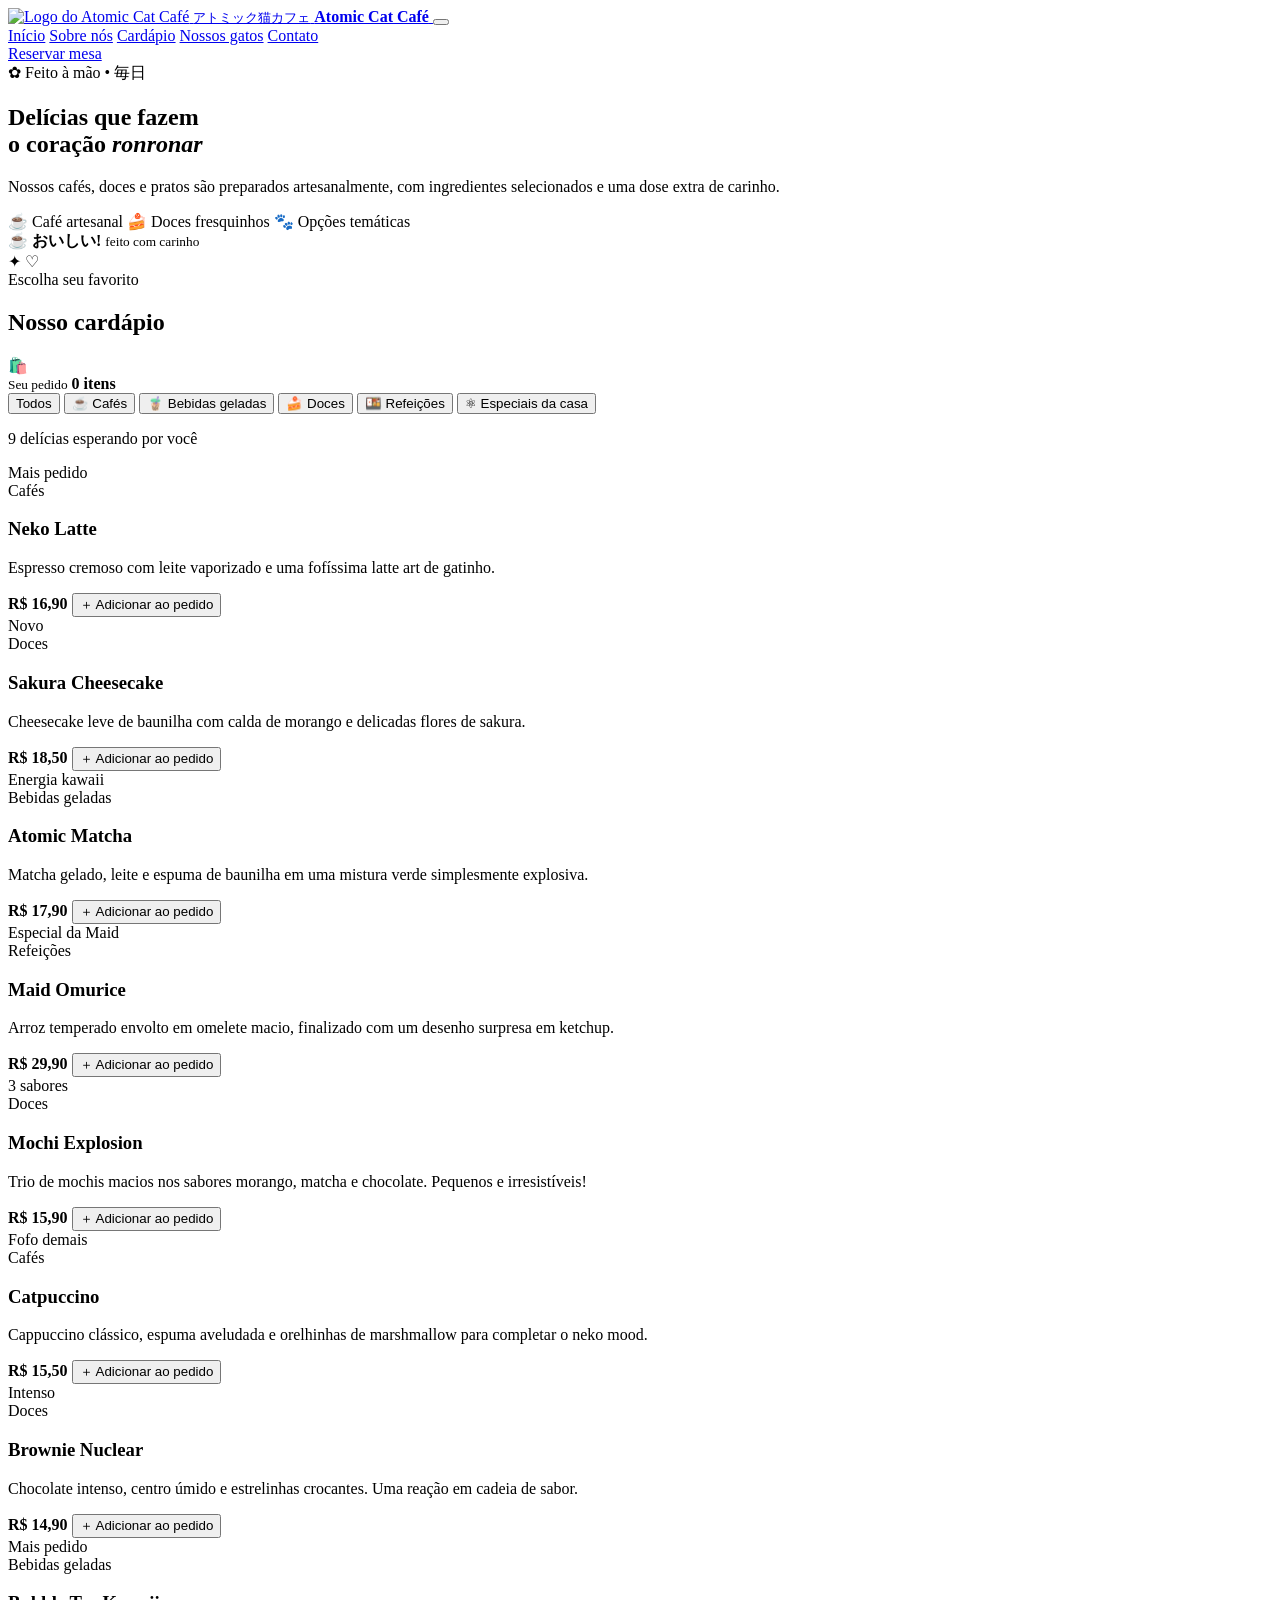
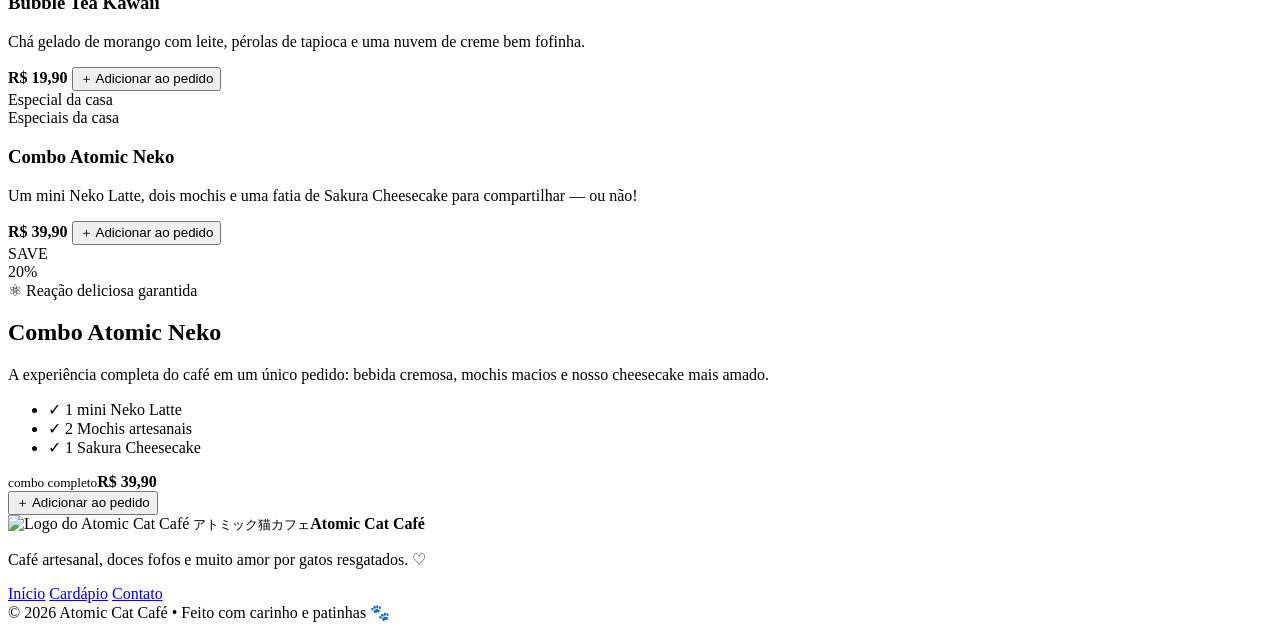
==== cardapio.html @ 32b05b93 "html" ====
<!DOCTYPE html>
<html lang="pt-BR">
<head>
  <meta charset="UTF-8">
  <meta name="viewport" content="width=device-width, initial-scale=1.0">
  <meta name="description" content="Conheça o cardápio artesanal e temático do Atomic Cat Café.">
  <title>Cardápio | Atomic Cat Café</title>
  <link rel="preconnect" href="https://fonts.googleapis.com">
  <link rel="preconnect" href="https://fonts.gstatic.com" crossorigin>
  <link href="https://fonts.googleapis.com/css2?family=Poppins:wght@400;500;600;700;800&display=swap" rel="stylesheet">
  <link rel="stylesheet" href="cardapio.css">
</head>
<body>
  <div class="barra-topo" aria-hidden="true"></div>

  <header class="cabecalho">
    <div class="cabecalho-conteudo">
      <a class="marca" href="index.html" aria-label="Atomic Cat Café - página inicial">
        <span class="logo-recorte">
          <img src="assets/logo-atomic-cat.jpeg" alt="Logo do Atomic Cat Café">
        </span>
        <span class="marca-texto">
          <small>アトミック猫カフェ</small>
          <strong>Atomic Cat Café</strong>
        </span>
      </a>

      <button class="botao-menu" type="button" aria-label="Abrir menu" aria-expanded="false" aria-controls="navegacao">
        <span></span><span></span><span></span>
      </button>

      <nav class="navegacao" id="navegacao" aria-label="Navegação principal">
        <a href="index.html">Início</a>
        <a href="index.html#sobre">Sobre nós</a>
        <a class="ativo" href="cardapio.html" aria-current="page">Cardápio</a>
        <a href="index.html#gatos">Nossos gatos</a>
        <a href="index.html#contato">Contato</a>
      </nav>

      <a class="botao botao-reserva" href="index.html#reservas">Reservar mesa</a>
    </div>
  </header>

  <main>
    <section class="apresentacao" aria-labelledby="titulo-cardapio">
      <div class="apresentacao-conteudo">
        <div class="apresentacao-texto">
          <span class="selo-intro">✿ Feito à mão • 毎日</span>
          <h1 id="titulo-cardapio">Delícias que fazem<br>o coração <em>ronronar</em></h1>
          <p>Nossos cafés, doces e pratos são preparados artesanalmente, com ingredientes selecionados e uma dose extra de carinho.</p>
          <div class="detalhes-intro" aria-label="Diferenciais do cardápio">
            <span>☕ Café artesanal</span>
            <span>🍰 Doces fresquinhos</span>
            <span>🐾 Opções temáticas</span>
          </div>
        </div>
        <div class="emblema-cardapio" aria-hidden="true">
          <div class="orbita orbita-um"></div>
          <div class="orbita orbita-dois"></div>
          <div class="nucleo">
            <span>☕</span>
            <strong>おいしい!</strong>
            <small>feito com carinho</small>
          </div>
          <span class="estrela estrela-um">✦</span>
          <span class="estrela estrela-dois">♡</span>
        </div>
      </div>
    </section>

    <section class="secao-cardapio" aria-labelledby="titulo-produtos">
      <div class="largura-site">
        <div class="cabecalho-secao">
          <div>
            <span class="sobretitulo">Escolha seu favorito</span>
            <h2 id="titulo-produtos">Nosso cardápio</h2>
          </div>
          <div class="contador-pedido" aria-live="polite">
            <span aria-hidden="true">🛍️</span>
            <div>
              <small>Seu pedido</small>
              <strong><span id="quantidade-itens">0</span> <span id="rotulo-itens">itens</span></strong>
            </div>
          </div>
        </div>

        <div class="filtros" role="group" aria-label="Filtrar produtos por categoria">
          <button class="filtro ativo" type="button" data-categoria="todos">Todos</button>
          <button class="filtro" type="button" data-categoria="cafes">☕ Cafés</button>
          <button class="filtro" type="button" data-categoria="geladas">🧋 Bebidas geladas</button>
          <button class="filtro" type="button" data-categoria="doces">🍰 Doces</button>
          <button class="filtro" type="button" data-categoria="refeicoes">🍱 Refeições</button>
          <button class="filtro" type="button" data-categoria="especiais">⚛ Especiais da casa</button>
        </div>

        <p class="resultado-filtro" id="resultado-filtro" aria-live="polite">9 delícias esperando por você</p>

        <div class="grade-produtos" id="grade-produtos">
          <article class="card-produto" data-categoria="cafes">
            <div class="imagem-produto produto-1" role="img" aria-label="Neko Latte com arte de gatinho">
              <span class="etiqueta etiqueta-rosa">Mais pedido</span>
            </div>
            <div class="conteudo-produto">
              <span class="categoria-produto">Cafés</span>
              <h3>Neko Latte</h3>
              <p>Espresso cremoso com leite vaporizado e uma fofíssima latte art de gatinho.</p>
              <div class="rodape-produto">
                <strong class="preco">R$ 16,90</strong>
                <button class="adicionar" type="button" data-produto="Neko Latte"><span>＋</span> Adicionar ao pedido</button>
              </div>
            </div>
          </article>

          <article class="card-produto" data-categoria="doces">
            <div class="imagem-produto produto-2" role="img" aria-label="Fatia de cheesecake de sakura">
              <span class="etiqueta etiqueta-verde">Novo</span>
            </div>
            <div class="conteudo-produto">
              <span class="categoria-produto">Doces</span>
              <h3>Sakura Cheesecake</h3>
              <p>Cheesecake leve de baunilha com calda de morango e delicadas flores de sakura.</p>
              <div class="rodape-produto">
                <strong class="preco">R$ 18,50</strong>
                <button class="adicionar" type="button" data-produto="Sakura Cheesecake"><span>＋</span> Adicionar ao pedido</button>
              </div>
            </div>
          </article>

          <article class="card-produto" data-categoria="geladas">
            <div class="imagem-produto produto-3" role="img" aria-label="Atomic Matcha gelado">
              <span class="etiqueta etiqueta-lima">Energia kawaii</span>
            </div>
            <div class="conteudo-produto">
              <span class="categoria-produto">Bebidas geladas</span>
              <h3>Atomic Matcha</h3>
              <p>Matcha gelado, leite e espuma de baunilha em uma mistura verde simplesmente explosiva.</p>
              <div class="rodape-produto">
                <strong class="preco">R$ 17,90</strong>
                <button class="adicionar" type="button" data-produto="Atomic Matcha"><span>＋</span> Adicionar ao pedido</button>
              </div>
            </div>
          </article>

          <article class="card-produto" data-categoria="refeicoes">
            <div class="imagem-produto produto-4" role="img" aria-label="Maid Omurice decorado como gatinho">
              <span class="etiqueta etiqueta-rosa">Especial da Maid</span>
            </div>
            <div class="conteudo-produto">
              <span class="categoria-produto">Refeições</span>
              <h3>Maid Omurice</h3>
              <p>Arroz temperado envolto em omelete macio, finalizado com um desenho surpresa em ketchup.</p>
              <div class="rodape-produto">
                <strong class="preco">R$ 29,90</strong>
                <button class="adicionar" type="button" data-produto="Maid Omurice"><span>＋</span> Adicionar ao pedido</button>
              </div>
            </div>
          </article>

          <article class="card-produto" data-categoria="doces">
            <div class="imagem-produto produto-5" role="img" aria-label="Mochis coloridos">
              <span class="etiqueta etiqueta-dourada">3 sabores</span>
            </div>
            <div class="conteudo-produto">
              <span class="categoria-produto">Doces</span>
              <h3>Mochi Explosion</h3>
              <p>Trio de mochis macios nos sabores morango, matcha e chocolate. Pequenos e irresistíveis!</p>
              <div class="rodape-produto">
                <strong class="preco">R$ 15,90</strong>
                <button class="adicionar" type="button" data-produto="Mochi Explosion"><span>＋</span> Adicionar ao pedido</button>
              </div>
            </div>
          </article>

          <article class="card-produto" data-categoria="cafes">
            <div class="imagem-produto produto-6" role="img" aria-label="Catpuccino com espuma de gato">
              <span class="etiqueta etiqueta-verde">Fofo demais</span>
            </div>
            <div class="conteudo-produto">
              <span class="categoria-produto">Cafés</span>
              <h3>Catpuccino</h3>
              <p>Cappuccino clássico, espuma aveludada e orelhinhas de marshmallow para completar o neko mood.</p>
              <div class="rodape-produto">
                <strong class="preco">R$ 15,50</strong>
                <button class="adicionar" type="button" data-produto="Catpuccino"><span>＋</span> Adicionar ao pedido</button>
              </div>
            </div>
          </article>

          <article class="card-produto" data-categoria="doces">
            <div class="imagem-produto produto-7" role="img" aria-label="Brownie de chocolate com estrelas rosas">
              <span class="etiqueta etiqueta-dourada">Intenso</span>
            </div>
            <div class="conteudo-produto">
              <span class="categoria-produto">Doces</span>
              <h3>Brownie Nuclear</h3>
              <p>Chocolate intenso, centro úmido e estrelinhas crocantes. Uma reação em cadeia de sabor.</p>
              <div class="rodape-produto">
                <strong class="preco">R$ 14,90</strong>
                <button class="adicionar" type="button" data-produto="Brownie Nuclear"><span>＋</span> Adicionar ao pedido</button>
              </div>
            </div>
          </article>

          <article class="card-produto" data-categoria="geladas">
            <div class="imagem-produto produto-8" role="img" aria-label="Bubble tea rosa e verde-azulado">
              <span class="etiqueta etiqueta-rosa">Mais pedido</span>
            </div>
            <div class="conteudo-produto">
              <span class="categoria-produto">Bebidas geladas</span>
              <h3>Bubble Tea Kawaii</h3>
              <p>Chá gelado de morango com leite, pérolas de tapioca e uma nuvem de creme bem fofinha.</p>
              <div class="rodape-produto">
                <strong class="preco">R$ 19,90</strong>
                <button class="adicionar" type="button" data-produto="Bubble Tea Kawaii"><span>＋</span> Adicionar ao pedido</button>
              </div>
            </div>
          </article>

          <article class="card-produto card-combo" data-categoria="especiais">
            <div class="imagem-produto produto-9" role="img" aria-label="Combo Atomic Neko com bebida e doces">
              <span class="etiqueta etiqueta-azul">Especial da casa</span>
            </div>
            <div class="conteudo-produto">
              <span class="categoria-produto">Especiais da casa</span>
              <h3>Combo Atomic Neko</h3>
              <p>Um mini Neko Latte, dois mochis e uma fatia de Sakura Cheesecake para compartilhar — ou não!</p>
              <div class="rodape-produto">
                <strong class="preco">R$ 39,90</strong>
                <button class="adicionar" type="button" data-produto="Combo Atomic Neko"><span>＋</span> Adicionar ao pedido</button>
              </div>
            </div>
          </article>
        </div>
      </div>
    </section>

    <section class="destaque-combo" aria-labelledby="titulo-combo">
      <div class="largura-site combo-conteudo">
        <div class="combo-imagem produto-9" role="img" aria-label="Combo Atomic Neko completo">
          <span class="selo-combo">SAVE<br>20%</span>
        </div>
        <div class="combo-texto">
          <span class="sobretitulo">⚛ Reação deliciosa garantida</span>
          <h2 id="titulo-combo">Combo Atomic Neko</h2>
          <p>A experiência completa do café em um único pedido: bebida cremosa, mochis macios e nosso cheesecake mais amado.</p>
          <ul>
            <li>✓ 1 mini Neko Latte</li>
            <li>✓ 2 Mochis artesanais</li>
            <li>✓ 1 Sakura Cheesecake</li>
          </ul>
          <div class="acao-combo">
            <div class="preco-combo"><small>combo completo</small><strong>R$ 39,90</strong></div>
            <button class="botao adicionar" type="button" data-produto="Combo Atomic Neko"><span>＋</span> Adicionar ao pedido</button>
          </div>
        </div>
      </div>
    </section>
  </main>

  <footer class="rodape-site">
    <div class="largura-site rodape-conteudo">
      <div class="marca marca-rodape">
        <span class="logo-recorte"><img src="assets/logo-atomic-cat.jpeg" alt="Logo do Atomic Cat Café"></span>
        <span class="marca-texto"><small>アトミック猫カフェ</small><strong>Atomic Cat Café</strong></span>
      </div>
      <p>Café artesanal, doces fofos e muito amor por gatos resgatados. ♡</p>
      <div class="links-rodape">
        <a href="index.html">Início</a>
        <a href="cardapio.html">Cardápio</a>
        <a href="index.html#contato">Contato</a>
      </div>
    </div>
    <div class="rodape-final">© 2026 Atomic Cat Café • Feito com carinho e patinhas 🐾</div>
  </footer>

  <div class="aviso" id="aviso" role="status" aria-live="polite"></div>
  <script src="cardapio.js"></script>
</body>
</html>
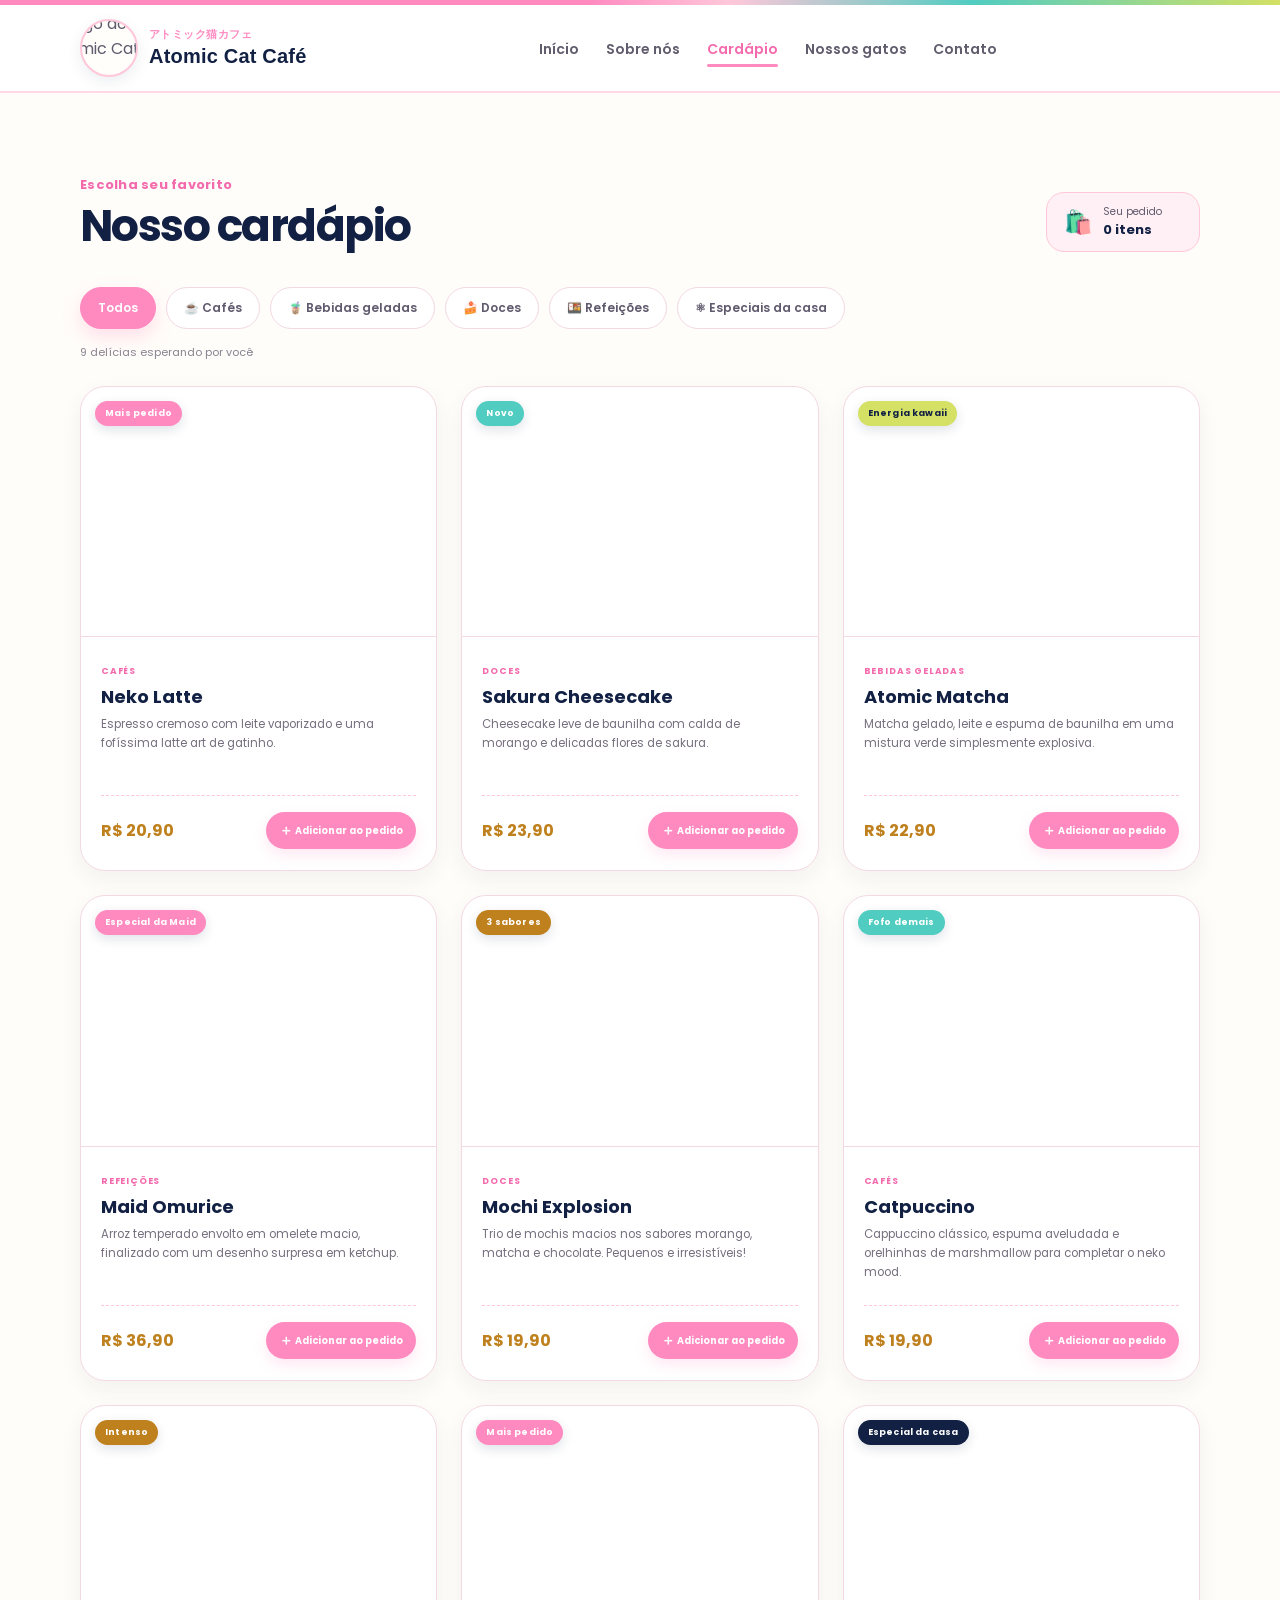
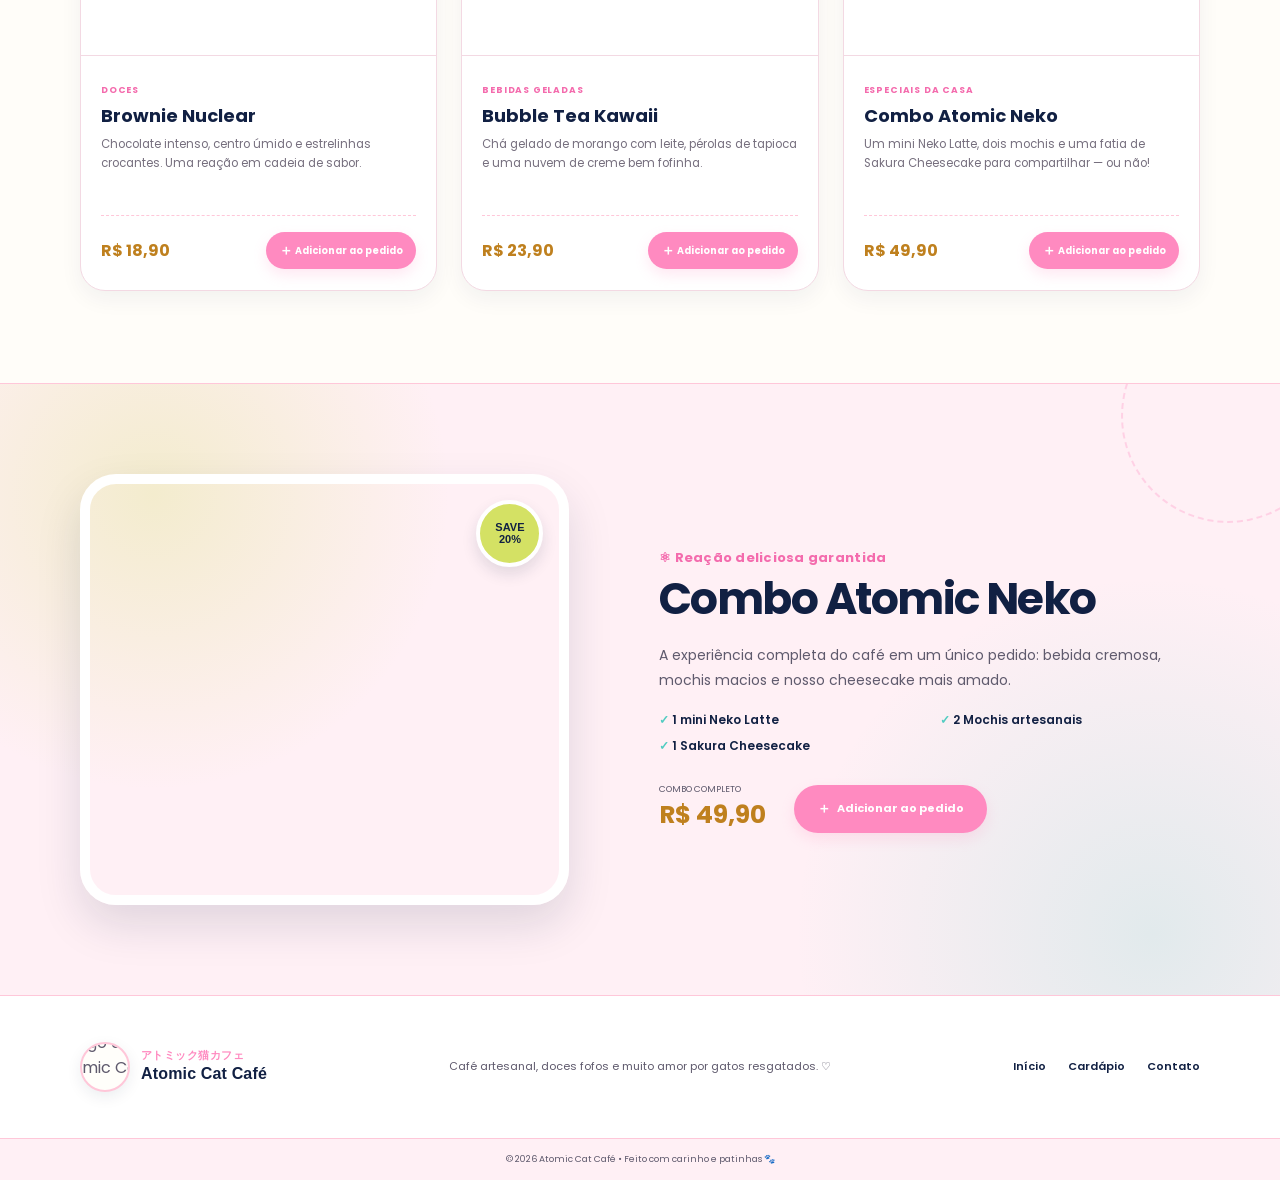
==== commit 51f6f028: "ajuste de codigos" ====
--- a/cardapio.html
+++ b/cardapio.html
@@ -37,37 +37,10 @@
         <a href="index.html#contato">Contato</a>
       </nav>
 
-      <a class="botao botao-reserva" href="index.html#reservas">Reservar mesa</a>
     </div>
   </header>
 
   <main>
-    <section class="apresentacao" aria-labelledby="titulo-cardapio">
-      <div class="apresentacao-conteudo">
-        <div class="apresentacao-texto">
-          <span class="selo-intro">✿ Feito à mão • 毎日</span>
-          <h1 id="titulo-cardapio">Delícias que fazem<br>o coração <em>ronronar</em></h1>
-          <p>Nossos cafés, doces e pratos são preparados artesanalmente, com ingredientes selecionados e uma dose extra de carinho.</p>
-          <div class="detalhes-intro" aria-label="Diferenciais do cardápio">
-            <span>☕ Café artesanal</span>
-            <span>🍰 Doces fresquinhos</span>
-            <span>🐾 Opções temáticas</span>
-          </div>
-        </div>
-        <div class="emblema-cardapio" aria-hidden="true">
-          <div class="orbita orbita-um"></div>
-          <div class="orbita orbita-dois"></div>
-          <div class="nucleo">
-            <span>☕</span>
-            <strong>おいしい!</strong>
-            <small>feito com carinho</small>
-          </div>
-          <span class="estrela estrela-um">✦</span>
-          <span class="estrela estrela-dois">♡</span>
-        </div>
-      </div>
-    </section>
-
     <section class="secao-cardapio" aria-labelledby="titulo-produtos">
       <div class="largura-site">
         <div class="cabecalho-secao">
@@ -105,7 +78,7 @@
               <h3>Neko Latte</h3>
               <p>Espresso cremoso com leite vaporizado e uma fofíssima latte art de gatinho.</p>
               <div class="rodape-produto">
-                <strong class="preco">R$ 16,90</strong>
+                <strong class="preco">R$ 20,90</strong>
                 <button class="adicionar" type="button" data-produto="Neko Latte"><span>＋</span> Adicionar ao pedido</button>
               </div>
             </div>
@@ -120,7 +93,7 @@
               <h3>Sakura Cheesecake</h3>
               <p>Cheesecake leve de baunilha com calda de morango e delicadas flores de sakura.</p>
               <div class="rodape-produto">
-                <strong class="preco">R$ 18,50</strong>
+                <strong class="preco">R$ 23,90</strong>
                 <button class="adicionar" type="button" data-produto="Sakura Cheesecake"><span>＋</span> Adicionar ao pedido</button>
               </div>
             </div>
@@ -135,7 +108,7 @@
               <h3>Atomic Matcha</h3>
               <p>Matcha gelado, leite e espuma de baunilha em uma mistura verde simplesmente explosiva.</p>
               <div class="rodape-produto">
-                <strong class="preco">R$ 17,90</strong>
+                <strong class="preco">R$ 22,90</strong>
                 <button class="adicionar" type="button" data-produto="Atomic Matcha"><span>＋</span> Adicionar ao pedido</button>
               </div>
             </div>
@@ -150,7 +123,7 @@
               <h3>Maid Omurice</h3>
               <p>Arroz temperado envolto em omelete macio, finalizado com um desenho surpresa em ketchup.</p>
               <div class="rodape-produto">
-                <strong class="preco">R$ 29,90</strong>
+                <strong class="preco">R$ 36,90</strong>
                 <button class="adicionar" type="button" data-produto="Maid Omurice"><span>＋</span> Adicionar ao pedido</button>
               </div>
             </div>
@@ -165,7 +138,7 @@
               <h3>Mochi Explosion</h3>
               <p>Trio de mochis macios nos sabores morango, matcha e chocolate. Pequenos e irresistíveis!</p>
               <div class="rodape-produto">
-                <strong class="preco">R$ 15,90</strong>
+                <strong class="preco">R$ 19,90</strong>
                 <button class="adicionar" type="button" data-produto="Mochi Explosion"><span>＋</span> Adicionar ao pedido</button>
               </div>
             </div>
@@ -180,7 +153,7 @@
               <h3>Catpuccino</h3>
               <p>Cappuccino clássico, espuma aveludada e orelhinhas de marshmallow para completar o neko mood.</p>
               <div class="rodape-produto">
-                <strong class="preco">R$ 15,50</strong>
+                <strong class="preco">R$ 19,90</strong>
                 <button class="adicionar" type="button" data-produto="Catpuccino"><span>＋</span> Adicionar ao pedido</button>
               </div>
             </div>
@@ -195,7 +168,7 @@
               <h3>Brownie Nuclear</h3>
               <p>Chocolate intenso, centro úmido e estrelinhas crocantes. Uma reação em cadeia de sabor.</p>
               <div class="rodape-produto">
-                <strong class="preco">R$ 14,90</strong>
+                <strong class="preco">R$ 18,90</strong>
                 <button class="adicionar" type="button" data-produto="Brownie Nuclear"><span>＋</span> Adicionar ao pedido</button>
               </div>
             </div>
@@ -210,7 +183,7 @@
               <h3>Bubble Tea Kawaii</h3>
               <p>Chá gelado de morango com leite, pérolas de tapioca e uma nuvem de creme bem fofinha.</p>
               <div class="rodape-produto">
-                <strong class="preco">R$ 19,90</strong>
+                <strong class="preco">R$ 23,90</strong>
                 <button class="adicionar" type="button" data-produto="Bubble Tea Kawaii"><span>＋</span> Adicionar ao pedido</button>
               </div>
             </div>
@@ -225,7 +198,7 @@
               <h3>Combo Atomic Neko</h3>
               <p>Um mini Neko Latte, dois mochis e uma fatia de Sakura Cheesecake para compartilhar — ou não!</p>
               <div class="rodape-produto">
-                <strong class="preco">R$ 39,90</strong>
+                <strong class="preco">R$ 49,90</strong>
                 <button class="adicionar" type="button" data-produto="Combo Atomic Neko"><span>＋</span> Adicionar ao pedido</button>
               </div>
             </div>
@@ -249,7 +222,7 @@
             <li>✓ 1 Sakura Cheesecake</li>
           </ul>
           <div class="acao-combo">
-            <div class="preco-combo"><small>combo completo</small><strong>R$ 39,90</strong></div>
+            <div class="preco-combo"><small>combo completo</small><strong>R$ 49,90</strong></div>
             <button class="botao adicionar" type="button" data-produto="Combo Atomic Neko"><span>＋</span> Adicionar ao pedido</button>
           </div>
         </div>
--- a/cardapio.css
+++ b/cardapio.css
@@ -0,0 +1,885 @@
+:root {
+  --rosa: #ff8ac0;
+  --rosa-forte: #f46bad;
+  --rosa-claro: #ffc7d9;
+  --rosa-suave: #fff0f5;
+  --verde-azulado: #51ccc1;
+  --verde-lima: #d4e164;
+  --dourado: #bf801e;
+  --azul: #112043;
+  --texto: #5f5a6d;
+  --creme: #fdf9f3;
+  --branco: #ffffff;
+  --borda: #f3d9e3;
+  --sombra: 0 14px 34px rgba(25, 32, 67, 0.08);
+  --sombra-rosa: 0 12px 24px rgba(255, 138, 192, 0.3);
+  --largura: 1120px;
+}
+
+* {
+  box-sizing: border-box;
+}
+
+html {
+  scroll-behavior: smooth;
+}
+
+body {
+  margin: 0;
+  color: var(--texto);
+  background: var(--creme);
+  font-family: "Poppins", "Trebuchet MS", sans-serif;
+  -webkit-font-smoothing: antialiased;
+}
+
+button,
+a {
+  -webkit-tap-highlight-color: transparent;
+}
+
+button {
+  font: inherit;
+}
+
+a {
+  color: inherit;
+  text-decoration: none;
+}
+
+img {
+  display: block;
+  max-width: 100%;
+}
+
+.barra-topo {
+  height: 5px;
+  background: linear-gradient(90deg, var(--rosa) 0 46%, var(--rosa-claro) 57%, var(--verde-azulado) 76%, var(--verde-lima));
+}
+
+.largura-site,
+.cabecalho-conteudo {
+  width: min(calc(100% - 40px), var(--largura));
+  margin-inline: auto;
+}
+
+.cabecalho {
+  position: sticky;
+  z-index: 50;
+  top: 0;
+  background: rgba(255, 255, 255, 0.96);
+  border-bottom: 2px solid rgba(255, 199, 217, 0.65);
+  backdrop-filter: blur(12px);
+}
+
+.cabecalho-conteudo {
+  min-height: 86px;
+  display: grid;
+  grid-template-columns: auto 1fr;
+  align-items: center;
+  gap: 30px;
+}
+
+.marca {
+  display: inline-flex;
+  align-items: center;
+  gap: 11px;
+  flex-shrink: 0;
+}
+
+.logo-recorte {
+  position: relative;
+  width: 58px;
+  height: 58px;
+  overflow: hidden;
+  flex: 0 0 58px;
+  border: 2px solid var(--rosa-claro);
+  border-radius: 50%;
+  background: #fffefa;
+  box-shadow: 0 5px 15px rgba(17, 32, 67, 0.08);
+}
+
+.logo-recorte img {
+  position: absolute;
+  top: 50%;
+  left: 50%;
+  width: 119px;
+  max-width: none;
+  transform: translate(-50%, -50%);
+}
+
+.marca-texto {
+  line-height: 1.05;
+}
+
+.marca-texto small {
+  display: block;
+  margin-bottom: 5px;
+  color: var(--rosa);
+  font-size: 11px;
+  font-weight: 700;
+  letter-spacing: 0.04em;
+}
+
+.marca-texto strong {
+  display: block;
+  color: var(--azul);
+  font-size: 20px;
+  font-weight: 800;
+  letter-spacing: 0.01em;
+  white-space: nowrap;
+}
+
+.navegacao {
+  display: flex;
+  align-items: center;
+  justify-content: center;
+  gap: clamp(20px, 2.1vw, 34px);
+}
+
+.navegacao a {
+  position: relative;
+  padding: 30px 0 27px;
+  color: #625d6d;
+  font-size: 14px;
+  font-weight: 600;
+  white-space: nowrap;
+  transition: color 180ms ease;
+}
+
+.navegacao a::after {
+  position: absolute;
+  right: 0;
+  bottom: 20px;
+  left: 0;
+  height: 3px;
+  border-radius: 10px;
+  background: var(--rosa);
+  content: "";
+  opacity: 0;
+  transform: scaleX(0.3);
+  transition: 180ms ease;
+}
+
+.navegacao a:hover,
+.navegacao a.ativo {
+  color: var(--rosa-forte);
+}
+
+.navegacao a.ativo::after,
+.navegacao a:hover::after {
+  opacity: 1;
+  transform: scaleX(1);
+}
+
+.botao {
+  display: inline-flex;
+  min-height: 48px;
+  align-items: center;
+  justify-content: center;
+  gap: 6px;
+  border: 0;
+  border-radius: 999px;
+  background: var(--rosa);
+  color: var(--branco);
+  cursor: pointer;
+  font-weight: 700;
+  transition: transform 180ms ease, background-color 180ms ease, box-shadow 180ms ease;
+}
+
+.botao:hover,
+.botao:focus-visible {
+  background: var(--rosa-forte);
+  box-shadow: var(--sombra-rosa);
+  transform: translateY(-2px);
+}
+
+.botao-menu {
+  display: none;
+  width: 44px;
+  height: 44px;
+  padding: 10px;
+  border: 1px solid var(--rosa-claro);
+  border-radius: 14px;
+  background: var(--rosa-suave);
+  cursor: pointer;
+}
+
+.botao-menu span {
+  display: block;
+  height: 2px;
+  margin: 5px 0;
+  border-radius: 2px;
+  background: var(--azul);
+  transition: transform 180ms ease, opacity 180ms ease;
+}
+
+.sobretitulo {
+  display: inline-flex;
+  align-items: center;
+  color: var(--rosa-forte);
+  font-size: 13px;
+  font-weight: 700;
+  letter-spacing: 0.02em;
+}
+
+.secao-cardapio {
+  padding: 78px 0 92px;
+  background: #fffdf9;
+}
+
+.cabecalho-secao {
+  display: flex;
+  align-items: end;
+  justify-content: space-between;
+  gap: 30px;
+}
+
+.cabecalho-secao h2,
+.combo-texto h2 {
+  margin: 5px 0 0;
+  color: var(--azul);
+  font-size: clamp(32px, 4vw, 44px);
+  line-height: 1.15;
+  letter-spacing: -0.035em;
+}
+
+.contador-pedido {
+  display: flex;
+  min-width: 154px;
+  align-items: center;
+  gap: 10px;
+  padding: 11px 17px;
+  border: 1px solid var(--rosa-claro);
+  border-radius: 18px;
+  background: var(--rosa-suave);
+  color: var(--azul);
+}
+
+.contador-pedido > span {
+  font-size: 23px;
+}
+
+.contador-pedido small,
+.contador-pedido strong {
+  display: block;
+}
+
+.contador-pedido small {
+  color: var(--texto);
+  font-size: 10px;
+}
+
+.contador-pedido strong {
+  font-size: 13px;
+}
+
+.contador-pedido.animar {
+  animation: pulsar 340ms ease;
+}
+
+@keyframes pulsar {
+  50% { transform: scale(1.08); }
+}
+
+.filtros {
+  display: flex;
+  flex-wrap: wrap;
+  gap: 10px;
+  margin-top: 35px;
+}
+
+.filtro {
+  min-height: 42px;
+  padding: 0 17px;
+  border: 1px solid var(--borda);
+  border-radius: 999px;
+  background: #fff;
+  color: var(--texto);
+  cursor: pointer;
+  font-size: 12px;
+  font-weight: 600;
+  transition: 180ms ease;
+}
+
+.filtro:hover {
+  border-color: var(--verde-azulado);
+  color: var(--azul);
+  transform: translateY(-1px);
+}
+
+.filtro.ativo {
+  border-color: var(--rosa);
+  background: var(--rosa);
+  box-shadow: 0 8px 18px rgba(255, 138, 192, 0.25);
+  color: #fff;
+}
+
+.resultado-filtro {
+  margin: 15px 0 25px;
+  color: #8a8392;
+  font-size: 11px;
+}
+
+.grade-produtos {
+  display: grid;
+  grid-template-columns: repeat(3, minmax(0, 1fr));
+  gap: 24px;
+}
+
+.card-produto {
+  overflow: hidden;
+  border: 1px solid var(--borda);
+  border-radius: 25px;
+  background: #fff;
+  box-shadow: 0 8px 22px rgba(17, 32, 67, 0.055);
+  transition: transform 230ms ease, box-shadow 230ms ease, border-color 230ms ease;
+}
+
+.card-produto:hover {
+  border-color: var(--rosa-claro);
+  box-shadow: var(--sombra);
+  transform: translateY(-7px);
+}
+
+.card-produto.oculto {
+  display: none;
+}
+
+.imagem-produto,
+.combo-imagem {
+  position: relative;
+  background-image: url("assets/produtos-cardapio.png");
+  background-repeat: no-repeat;
+  background-size: 300% 300%;
+}
+
+.imagem-produto {
+  aspect-ratio: 1.42 / 1;
+  border-bottom: 1px solid var(--borda);
+}
+
+.produto-1 { background-position: 0% 0%; }
+.produto-2 { background-position: 50% 0%; }
+.produto-3 { background-position: 100% 0%; }
+.produto-4 { background-position: 0% 50%; }
+.produto-5 { background-position: 50% 50%; }
+.produto-6 { background-position: 100% 50%; }
+.produto-7 { background-position: 0% 100%; }
+.produto-8 { background-position: 50% 100%; }
+.produto-9 { background-position: 100% 100%; }
+
+.etiqueta {
+  position: absolute;
+  top: 14px;
+  left: 14px;
+  padding: 6px 10px;
+  border-radius: 999px;
+  box-shadow: 0 4px 12px rgba(17, 32, 67, 0.13);
+  color: #fff;
+  font-size: 9px;
+  font-weight: 700;
+  letter-spacing: 0.02em;
+}
+
+.etiqueta-rosa { background: var(--rosa); }
+.etiqueta-verde { background: var(--verde-azulado); }
+.etiqueta-lima { background: var(--verde-lima); color: var(--azul); }
+.etiqueta-dourada { background: var(--dourado); }
+.etiqueta-azul { background: var(--azul); }
+
+.conteudo-produto {
+  padding: 19px 20px 21px;
+}
+
+.categoria-produto {
+  color: var(--rosa-forte);
+  font-size: 9px;
+  font-weight: 700;
+  letter-spacing: 0.09em;
+  text-transform: uppercase;
+}
+
+.conteudo-produto h3 {
+  margin: 5px 0 7px;
+  color: var(--azul);
+  font-size: 18px;
+  line-height: 1.25;
+}
+
+.conteudo-produto p {
+  min-height: 63px;
+  margin: 0;
+  color: #766f7e;
+  font-size: 11.5px;
+  line-height: 1.65;
+}
+
+.rodape-produto {
+  display: flex;
+  align-items: center;
+  justify-content: space-between;
+  gap: 12px;
+  margin-top: 17px;
+  padding-top: 16px;
+  border-top: 1px dashed var(--rosa-claro);
+}
+
+.preco {
+  flex-shrink: 0;
+  color: var(--dourado);
+  font-size: 16px;
+}
+
+.adicionar {
+  min-height: 37px;
+  padding: 0 13px;
+  border: 0;
+  border-radius: 999px;
+  background: var(--rosa);
+  box-shadow: 0 6px 14px rgba(255, 138, 192, 0.2);
+  color: #fff;
+  cursor: pointer;
+  font-size: 9.5px;
+  font-weight: 700;
+  transition: 180ms ease;
+}
+
+.adicionar span {
+  font-size: 14px;
+  vertical-align: -1px;
+}
+
+.adicionar:hover,
+.adicionar:focus-visible {
+  background: var(--rosa-forte);
+  box-shadow: var(--sombra-rosa);
+  transform: translateY(-2px);
+}
+
+.adicionar.adicionado {
+  background: var(--verde-azulado);
+}
+
+.destaque-combo {
+  position: relative;
+  overflow: hidden;
+  padding: 90px 0;
+  border-block: 1px solid var(--rosa-claro);
+  background:
+    radial-gradient(circle at 12% 18%, rgba(212, 225, 100, 0.27), transparent 24%),
+    radial-gradient(circle at 90% 90%, rgba(81, 204, 193, 0.17), transparent 28%),
+    var(--rosa-suave);
+}
+
+.destaque-combo::after {
+  position: absolute;
+  top: -75px;
+  right: -55px;
+  width: 210px;
+  height: 210px;
+  border: 2px dashed rgba(255, 138, 192, 0.3);
+  border-radius: 50%;
+  content: "";
+}
+
+.combo-conteudo {
+  display: grid;
+  grid-template-columns: minmax(320px, 0.95fr) minmax(0, 1.05fr);
+  align-items: center;
+  gap: clamp(50px, 7vw, 90px);
+}
+
+.combo-imagem {
+  width: 100%;
+  aspect-ratio: 1 / 0.88;
+  overflow: hidden;
+  border: 10px solid #fff;
+  border-radius: 36px;
+  box-shadow: 0 20px 45px rgba(17, 32, 67, 0.13);
+}
+
+.selo-combo {
+  position: absolute;
+  top: 16px;
+  right: 16px;
+  display: grid;
+  width: 67px;
+  height: 67px;
+  place-items: center;
+  border: 4px solid #fff;
+  border-radius: 50%;
+  background: var(--verde-lima);
+  box-shadow: 0 7px 15px rgba(17, 32, 67, 0.12);
+  color: var(--azul);
+  font-size: 11px;
+  font-weight: 800;
+  line-height: 1.15;
+  text-align: center;
+}
+
+.combo-texto > p {
+  margin: 18px 0;
+  font-size: 14px;
+  line-height: 1.8;
+}
+
+.combo-texto ul {
+  display: grid;
+  grid-template-columns: repeat(2, minmax(0, 1fr));
+  gap: 8px 20px;
+  margin: 0;
+  padding: 0;
+  color: var(--azul);
+  font-size: 12px;
+  font-weight: 600;
+  list-style: none;
+}
+
+.combo-texto li::first-letter {
+  color: var(--verde-azulado);
+}
+
+.acao-combo {
+  display: flex;
+  align-items: center;
+  gap: 28px;
+  margin-top: 28px;
+}
+
+.preco-combo small,
+.preco-combo strong {
+  display: block;
+}
+
+.preco-combo small {
+  font-size: 9px;
+  text-transform: uppercase;
+}
+
+.preco-combo strong {
+  color: var(--dourado);
+  font-size: 25px;
+}
+
+.acao-combo .adicionar {
+  min-height: 48px;
+  padding: 0 23px;
+  font-size: 11px;
+}
+
+.rodape-site {
+  background: #fff;
+}
+
+.rodape-conteudo {
+  display: grid;
+  grid-template-columns: auto 1fr auto;
+  align-items: center;
+  gap: 38px;
+  padding-block: 46px;
+}
+
+.marca-rodape .logo-recorte {
+  width: 50px;
+  height: 50px;
+  flex-basis: 50px;
+}
+
+.marca-rodape .logo-recorte img {
+  width: 103px;
+}
+
+.marca-rodape .marca-texto strong {
+  font-size: 16px;
+}
+
+.rodape-conteudo > p {
+  margin: 0;
+  font-size: 11px;
+  text-align: center;
+}
+
+.links-rodape {
+  display: flex;
+  gap: 22px;
+  color: var(--azul);
+  font-size: 11px;
+  font-weight: 600;
+}
+
+.links-rodape a:hover {
+  color: var(--rosa-forte);
+}
+
+.rodape-final {
+  padding: 14px 20px;
+  border-top: 1px solid var(--rosa-claro);
+  background: var(--rosa-suave);
+  font-size: 9px;
+  text-align: center;
+}
+
+.aviso {
+  position: fixed;
+  z-index: 90;
+  right: 22px;
+  bottom: 22px;
+  max-width: min(330px, calc(100% - 40px));
+  padding: 13px 18px;
+  border: 1px solid rgba(255, 255, 255, 0.7);
+  border-radius: 16px;
+  background: var(--azul);
+  box-shadow: 0 12px 32px rgba(17, 32, 67, 0.24);
+  color: #fff;
+  font-size: 11px;
+  font-weight: 600;
+  opacity: 0;
+  pointer-events: none;
+  transform: translateY(15px);
+  transition: 220ms ease;
+}
+
+.aviso.visivel {
+  opacity: 1;
+  transform: translateY(0);
+}
+
+:focus-visible {
+  outline: 3px solid rgba(81, 204, 193, 0.55);
+  outline-offset: 3px;
+}
+
+@media (max-width: 1080px) {
+  .cabecalho-conteudo {
+    gap: 18px;
+  }
+
+  .marca-texto strong {
+    font-size: 17px;
+  }
+
+  .navegacao {
+    gap: 18px;
+  }
+
+  .navegacao a {
+    font-size: 12px;
+  }
+
+  .grade-produtos {
+    grid-template-columns: repeat(2, minmax(0, 1fr));
+  }
+}
+
+@media (max-width: 860px) {
+  body.menu-aberto {
+    overflow: hidden;
+  }
+
+  .cabecalho-conteudo {
+    min-height: 76px;
+    grid-template-columns: 1fr auto;
+  }
+
+  .logo-recorte {
+    width: 52px;
+    height: 52px;
+    flex-basis: 52px;
+  }
+
+  .logo-recorte img {
+    width: 107px;
+  }
+
+  .marca-texto strong {
+    font-size: 16px;
+  }
+
+  .botao-menu {
+    display: block;
+  }
+
+  .botao-menu[aria-expanded="true"] span:nth-child(1) {
+    transform: translateY(7px) rotate(45deg);
+  }
+
+  .botao-menu[aria-expanded="true"] span:nth-child(2) {
+    opacity: 0;
+  }
+
+  .botao-menu[aria-expanded="true"] span:nth-child(3) {
+    transform: translateY(-7px) rotate(-45deg);
+  }
+
+  .navegacao {
+    position: fixed;
+    top: 81px;
+    right: 0;
+    left: 0;
+    display: grid;
+    gap: 0;
+    padding: 14px 20px 24px;
+    border-bottom: 2px solid var(--rosa-claro);
+    background: rgba(255, 255, 255, 0.98);
+    box-shadow: 0 14px 30px rgba(17, 32, 67, 0.12);
+    opacity: 0;
+    pointer-events: none;
+    transform: translateY(-12px);
+    transition: 200ms ease;
+  }
+
+  .navegacao.aberta {
+    opacity: 1;
+    pointer-events: auto;
+    transform: translateY(0);
+  }
+
+  .navegacao a {
+    padding: 13px 9px;
+    font-size: 14px;
+  }
+
+  .navegacao a::after {
+    right: auto;
+    bottom: 9px;
+    left: 9px;
+    width: 46px;
+  }
+
+  .combo-conteudo {
+    grid-template-columns: 1fr;
+  }
+
+  .combo-imagem {
+    max-width: 560px;
+    margin-inline: auto;
+  }
+
+  .rodape-conteudo {
+    grid-template-columns: 1fr;
+    justify-items: center;
+    gap: 22px;
+  }
+}
+
+@media (max-width: 620px) {
+  .largura-site,
+  .cabecalho-conteudo {
+    width: min(calc(100% - 28px), var(--largura));
+  }
+
+  .marca-texto small {
+    font-size: 9px;
+  }
+
+  .marca-texto strong {
+    font-size: 14px;
+  }
+
+  .secao-cardapio {
+    padding: 58px 0 68px;
+  }
+
+  .cabecalho-secao {
+    align-items: flex-start;
+  }
+
+  .contador-pedido {
+    min-width: auto;
+    padding: 9px 12px;
+  }
+
+  .contador-pedido small {
+    display: none;
+  }
+
+  .cabecalho-secao h2,
+  .combo-texto h2 {
+    font-size: 32px;
+  }
+
+  .filtros {
+    flex-wrap: nowrap;
+    margin-right: -14px;
+    padding-right: 14px;
+    overflow-x: auto;
+    scrollbar-width: none;
+  }
+
+  .filtros::-webkit-scrollbar {
+    display: none;
+  }
+
+  .filtro {
+    flex: 0 0 auto;
+  }
+
+  .grade-produtos {
+    grid-template-columns: 1fr;
+    gap: 20px;
+  }
+
+  .imagem-produto {
+    aspect-ratio: 1.35 / 1;
+  }
+
+  .conteudo-produto p {
+    min-height: auto;
+  }
+
+  .rodape-produto {
+    gap: 16px;
+  }
+
+  .adicionar {
+    min-height: 42px;
+    padding-inline: 16px;
+    font-size: 10px;
+  }
+
+  .destaque-combo {
+    padding: 65px 0;
+  }
+
+  .combo-conteudo {
+    gap: 38px;
+  }
+
+  .combo-imagem {
+    aspect-ratio: 1 / 0.9;
+    border-width: 7px;
+    border-radius: 28px;
+  }
+
+  .combo-texto ul {
+    grid-template-columns: 1fr;
+  }
+
+  .acao-combo {
+    align-items: stretch;
+    flex-direction: column;
+    gap: 14px;
+  }
+
+  .preco-combo {
+    display: flex;
+    align-items: center;
+    justify-content: space-between;
+  }
+
+  .aviso {
+    right: 14px;
+    bottom: 14px;
+  }
+}
+
+@media (prefers-reduced-motion: reduce) {
+  *,
+  *::before,
+  *::after {
+    scroll-behavior: auto !important;
+    animation-duration: 0.01ms !important;
+    animation-iteration-count: 1 !important;
+    transition-duration: 0.01ms !important;
+  }
+}
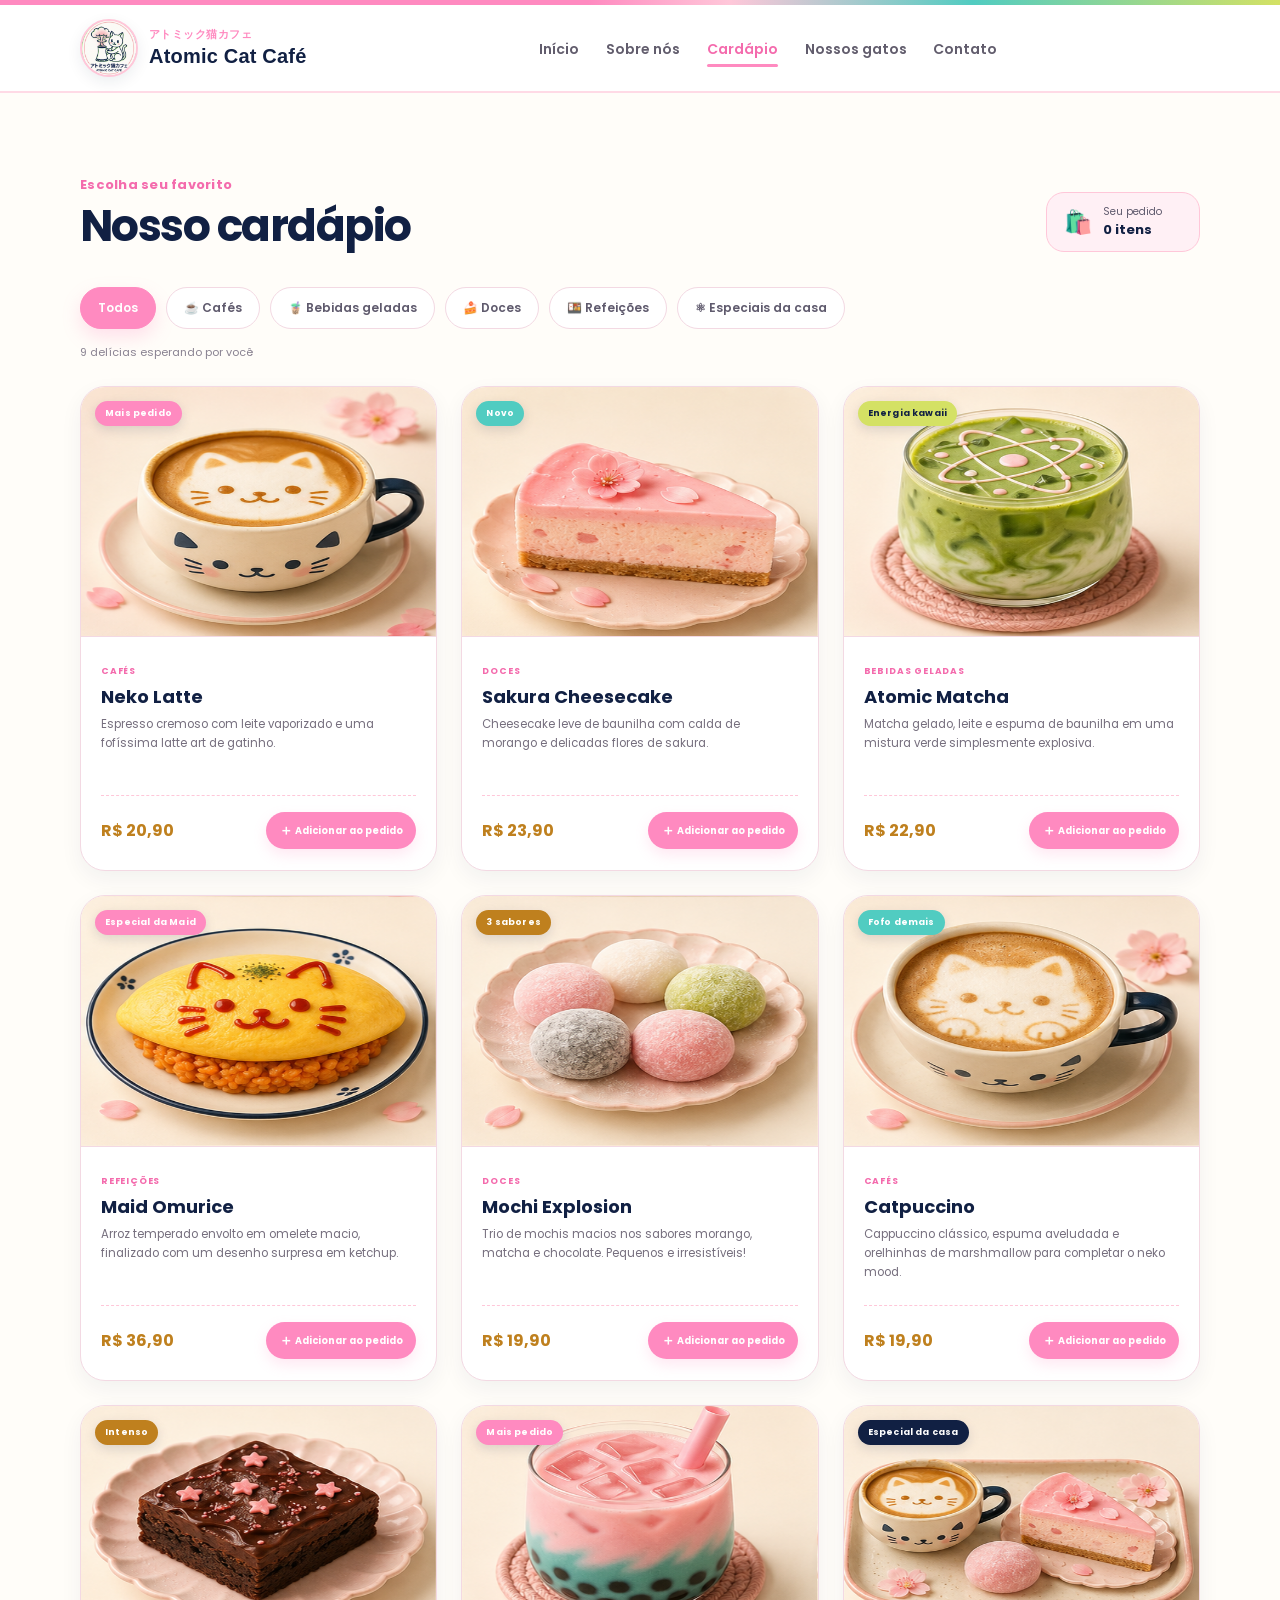
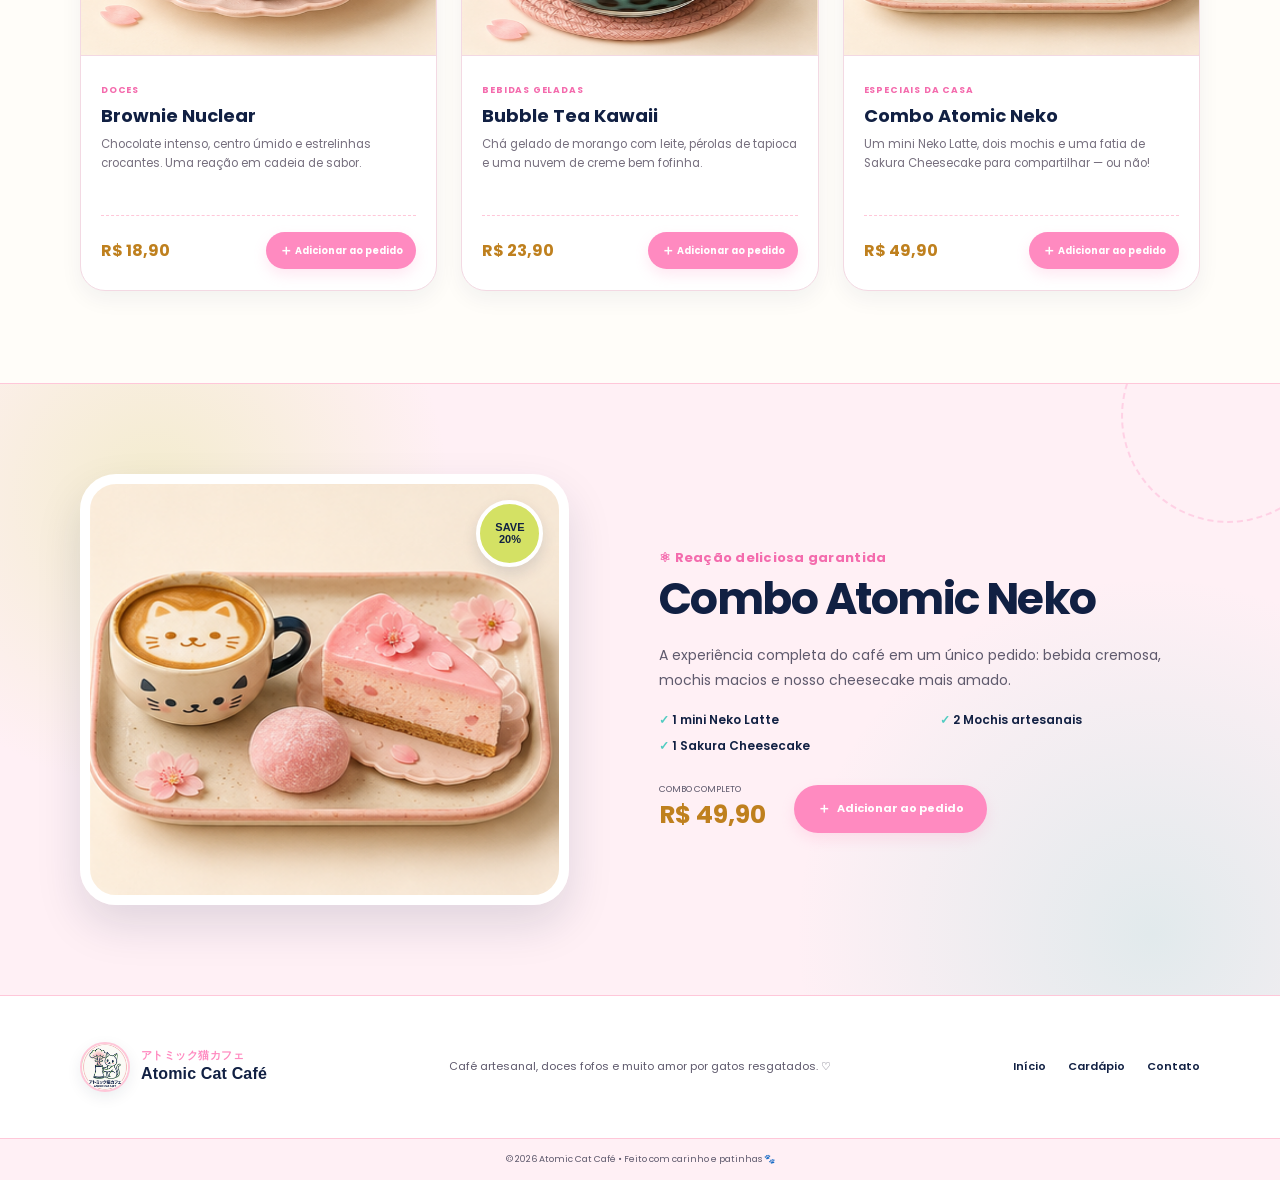
==== commit 7a045d93: "arrumei o problema das imagens" ====
--- a/cardapio.html
+++ b/cardapio.html
@@ -17,7 +17,7 @@
     <div class="cabecalho-conteudo">
       <a class="marca" href="index.html" aria-label="Atomic Cat Café - página inicial">
         <span class="logo-recorte">
-          <img src="assets/logo-atomic-cat.jpeg" alt="Logo do Atomic Cat Café">
+          <img src="logo-atomic-cat.jpeg" alt="Logo do Atomic Cat Café">
         </span>
         <span class="marca-texto">
           <small>アトミック猫カフェ</small>
@@ -233,7 +233,7 @@
   <footer class="rodape-site">
     <div class="largura-site rodape-conteudo">
       <div class="marca marca-rodape">
-        <span class="logo-recorte"><img src="assets/logo-atomic-cat.jpeg" alt="Logo do Atomic Cat Café"></span>
+        <span class="logo-recorte"><img src="logo-atomic-cat.jpeg" alt="Logo do Atomic Cat Café"></span>
         <span class="marca-texto"><small>アトミック猫カフェ</small><strong>Atomic Cat Café</strong></span>
       </div>
       <p>Café artesanal, doces fofos e muito amor por gatos resgatados. ♡</p>
--- a/cardapio.css
+++ b/cardapio.css
@@ -348,7 +348,7 @@
 .imagem-produto,
 .combo-imagem {
   position: relative;
-  background-image: url("assets/produtos-cardapio.png");
+  background-image: url("produtos-cardapio.png");
   background-repeat: no-repeat;
   background-size: 300% 300%;
 }
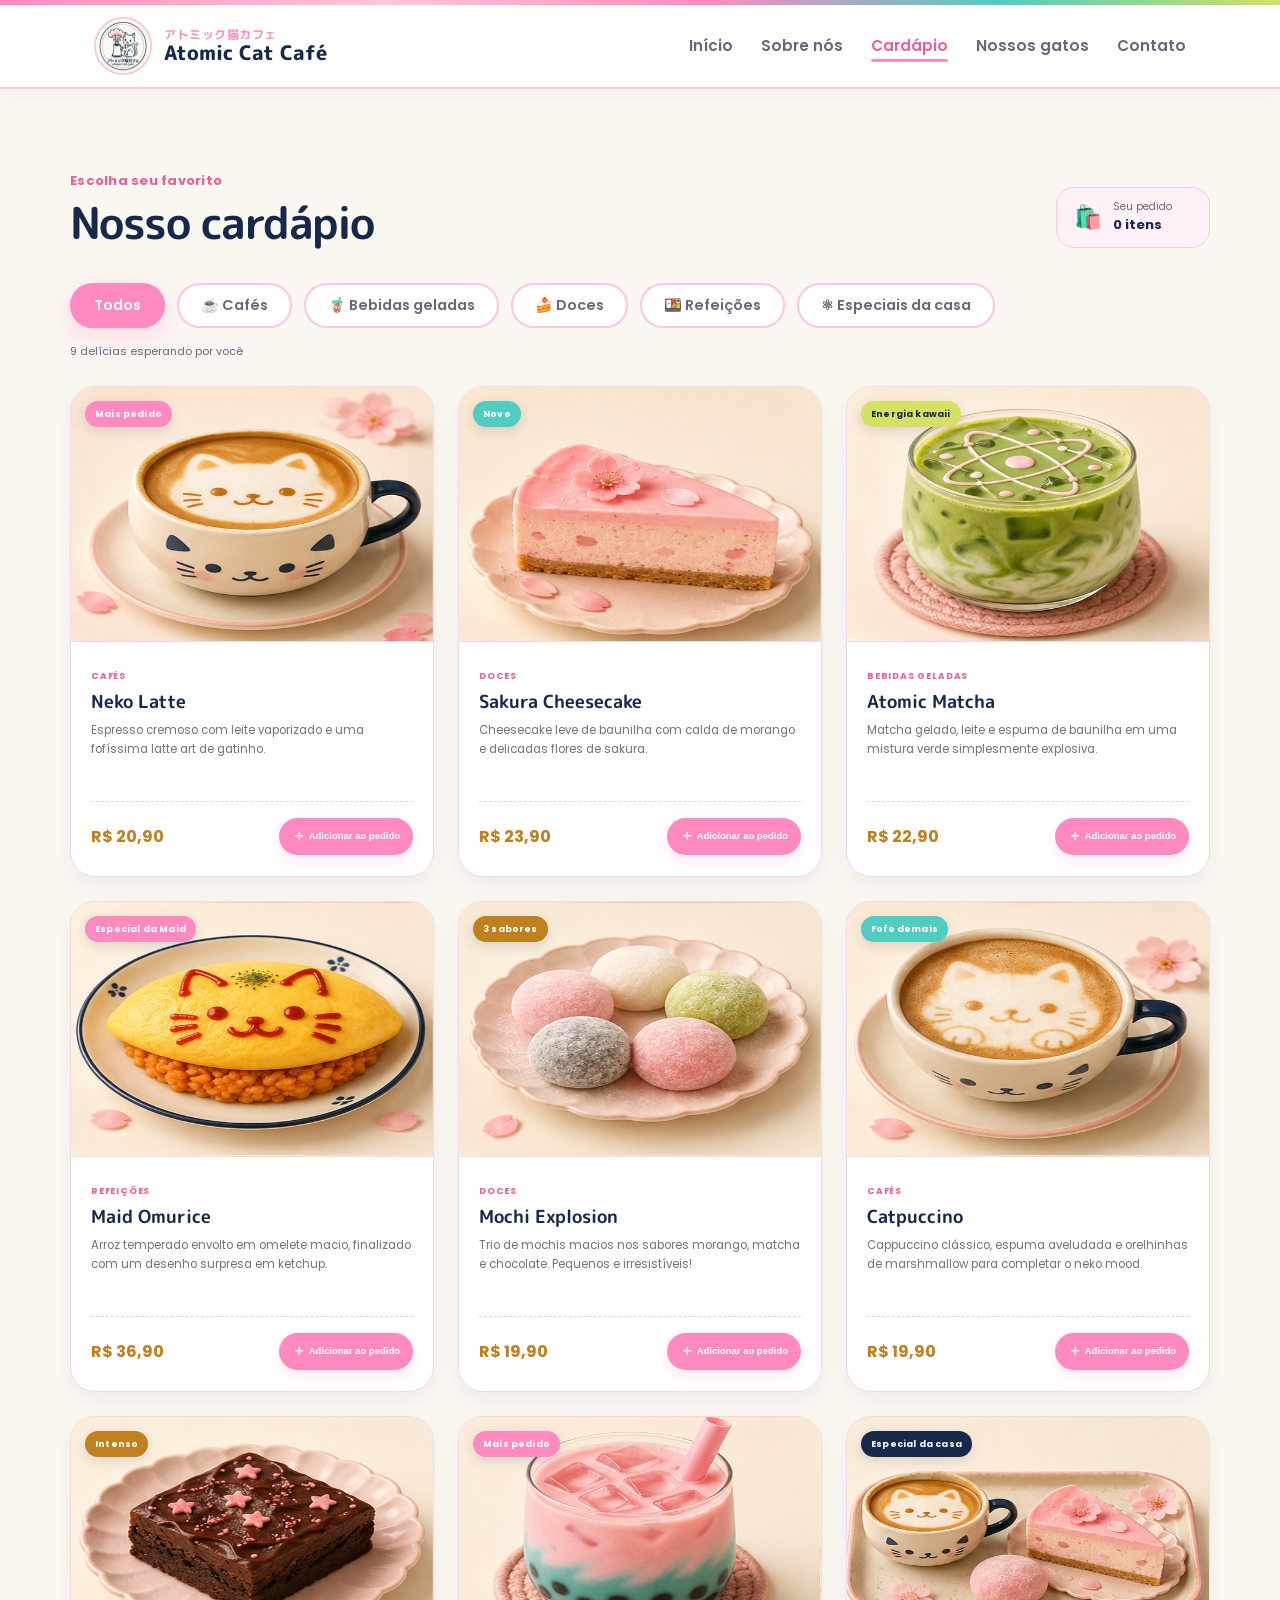
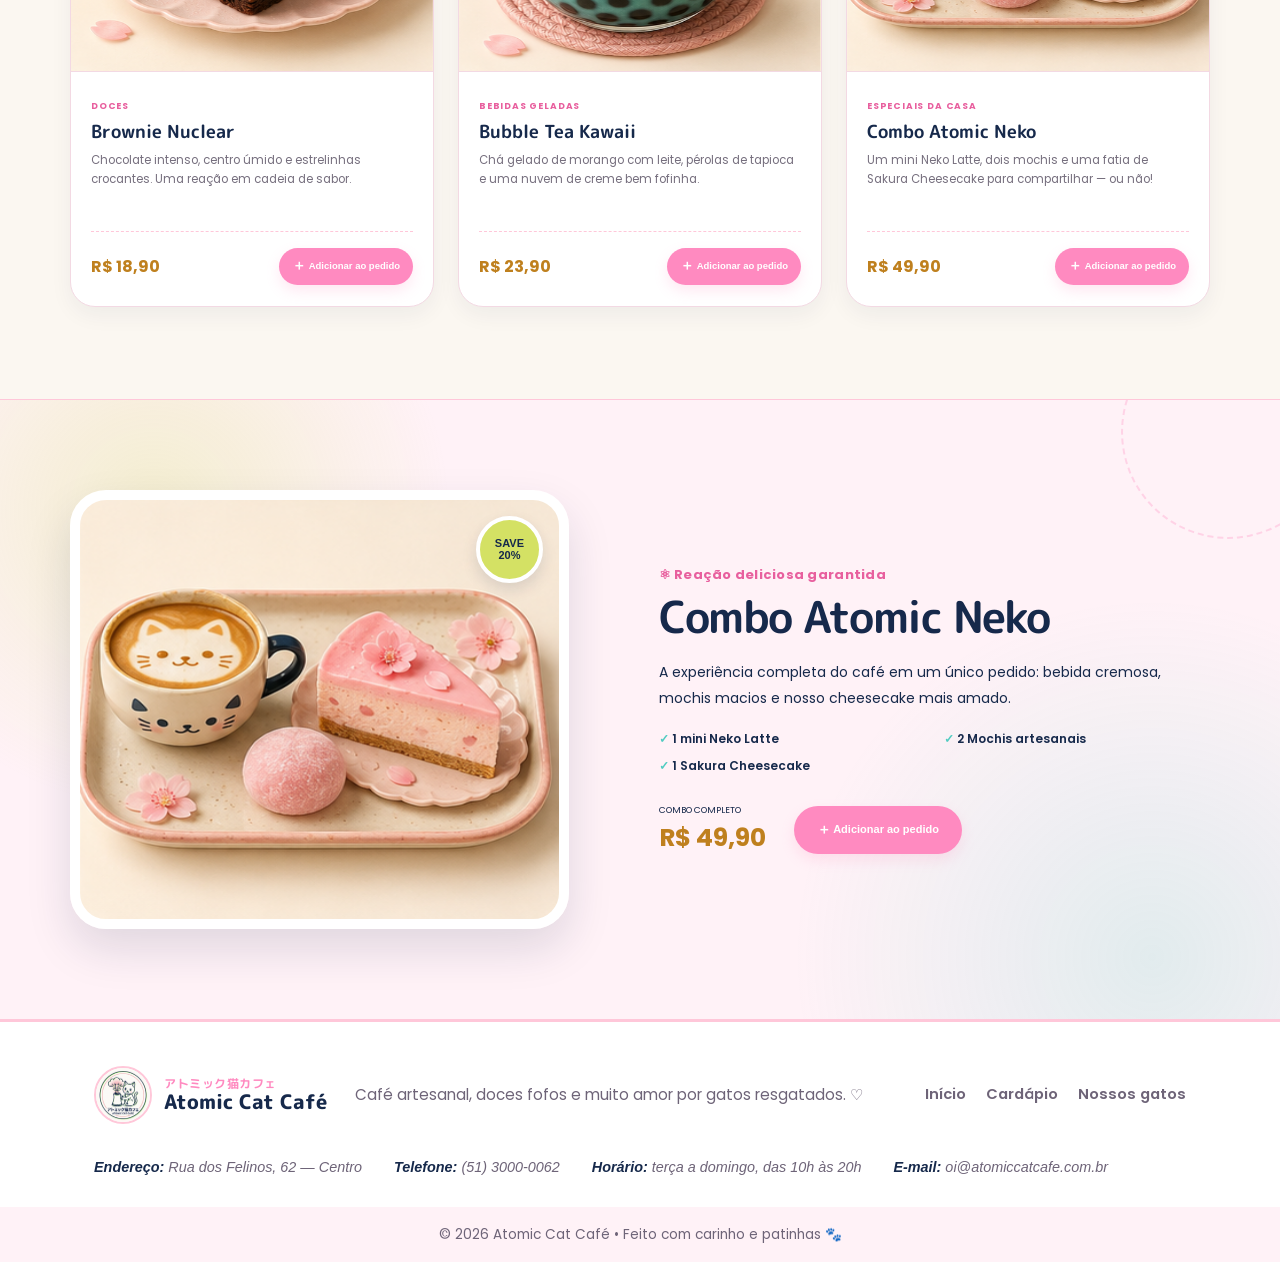
==== commit 5482d174: "Padroniza as tres paginas numa base compartilhada O cardapio tinha sido feito como um site separado:" ====
--- a/cardapio.html
+++ b/cardapio.html
@@ -4,37 +4,52 @@
   <meta charset="UTF-8">
   <meta name="viewport" content="width=device-width, initial-scale=1.0">
   <meta name="description" content="Conheça o cardápio artesanal e temático do Atomic Cat Café.">
-  <title>Cardápio | Atomic Cat Café</title>
+  <title>Cardápio — Atomic Cat Café</title>
+  <!-- Fontes -->
   <link rel="preconnect" href="https://fonts.googleapis.com">
   <link rel="preconnect" href="https://fonts.gstatic.com" crossorigin>
-  <link href="https://fonts.googleapis.com/css2?family=Poppins:wght@400;500;600;700;800&display=swap" rel="stylesheet">
+  <link href="https://fonts.googleapis.com/css2?family=M+PLUS+Rounded+1c:wght@400;700;800&family=Poppins:wght@400;500;600;700&display=swap" rel="stylesheet">
+
+  <!-- base compartilhada (variaveis, reset, header, botoes, filtros, rodape) -->
+  <link rel="stylesheet" href="style.css">
+  <!-- estilos exclusivos desta pagina -->
   <link rel="stylesheet" href="cardapio.css">
 </head>
 <body>
-  <div class="barra-topo" aria-hidden="true"></div>
-
-  <header class="cabecalho">
-    <div class="cabecalho-conteudo">
-      <a class="marca" href="index.html" aria-label="Atomic Cat Café - página inicial">
-        <span class="logo-recorte">
-          <img src="logo-atomic-cat.jpeg" alt="Logo do Atomic Cat Café">
-        </span>
-        <span class="marca-texto">
-          <small>アトミック猫カフェ</small>
-          <strong>Atomic Cat Café</strong>
+  <!-- ============================================================= -->
+  <!--  HEADER — igual nas tres paginas (style.css + script.js)      -->
+  <!-- ============================================================= -->
+  <header class="cabecalho" id="topo">
+
+    <!-- faixinha decorativa do topo -->
+    <div class="cabecalho__faixa" aria-hidden="true"></div>
+
+    <div class="cabecalho__container">
+
+      <!-- logo -->
+      <a href="index.html" class="logo">
+        <img src="img/logo.png.jpeg" alt="Logotipo do Atomic Cat Café" class="logo__img">
+        <span class="logo__texto">
+          <span class="logo__jp">アトミック猫カフェ</span>
+          <span class="logo__nome">Atomic Cat Café</span>
         </span>
       </a>
 
-      <button class="botao-menu" type="button" aria-label="Abrir menu" aria-expanded="false" aria-controls="navegacao">
+      <!-- botão do menu (aparece só no celular) -->
+      <button class="hamburguer" id="btnMenu" type="button"
+              aria-label="Abrir menu" aria-expanded="false" aria-controls="menu">
         <span></span><span></span><span></span>
       </button>
 
-      <nav class="navegacao" id="navegacao" aria-label="Navegação principal">
-        <a href="index.html">Início</a>
-        <a href="index.html#sobre">Sobre nós</a>
-        <a class="ativo" href="cardapio.html" aria-current="page">Cardápio</a>
-        <a href="index.html#gatos">Nossos gatos</a>
-        <a href="index.html#contato">Contato</a>
+      <!-- navegação -->
+      <nav class="nav" id="menu" aria-label="Menu principal">
+        <ul class="nav__lista">
+          <li><a href="index.html#inicio" class="nav__link">Início</a></li>
+          <li><a href="index.html#sobre" class="nav__link">Sobre nós</a></li>
+          <li><a href="cardapio.html" class="nav__link nav__link--ativo" aria-current="page">Cardápio</a></li>
+          <li><a href="gatos.html" class="nav__link">Nossos gatos</a></li>
+          <li><a href="#contato" class="nav__link">Contato</a></li>
+        </ul>
       </nav>
 
     </div>
@@ -42,7 +57,7 @@
 
   <main>
     <section class="secao-cardapio" aria-labelledby="titulo-produtos">
-      <div class="largura-site">
+      <div class="container">
         <div class="cabecalho-secao">
           <div>
             <span class="sobretitulo">Escolha seu favorito</span>
@@ -58,7 +73,7 @@
         </div>
 
         <div class="filtros" role="group" aria-label="Filtrar produtos por categoria">
-          <button class="filtro ativo" type="button" data-categoria="todos">Todos</button>
+          <button class="filtro filtro--ativo" type="button" data-categoria="todos">Todos</button>
           <button class="filtro" type="button" data-categoria="cafes">☕ Cafés</button>
           <button class="filtro" type="button" data-categoria="geladas">🧋 Bebidas geladas</button>
           <button class="filtro" type="button" data-categoria="doces">🍰 Doces</button>
@@ -208,7 +223,7 @@
     </section>
 
     <section class="destaque-combo" aria-labelledby="titulo-combo">
-      <div class="largura-site combo-conteudo">
+      <div class="container combo-conteudo">
         <div class="combo-imagem produto-9" role="img" aria-label="Combo Atomic Neko completo">
           <span class="selo-combo">SAVE<br>20%</span>
         </div>
@@ -230,23 +245,46 @@
     </section>
   </main>
 
-  <footer class="rodape-site">
-    <div class="largura-site rodape-conteudo">
-      <div class="marca marca-rodape">
-        <span class="logo-recorte"><img src="logo-atomic-cat.jpeg" alt="Logo do Atomic Cat Café"></span>
-        <span class="marca-texto"><small>アトミック猫カフェ</small><strong>Atomic Cat Café</strong></span>
-      </div>
-      <p>Café artesanal, doces fofos e muito amor por gatos resgatados. ♡</p>
-      <div class="links-rodape">
-        <a href="index.html">Início</a>
-        <a href="cardapio.html">Cardápio</a>
-        <a href="index.html#contato">Contato</a>
-      </div>
+  <!-- ============================================================= -->
+  <!--  RODAPÉ — igual nas tres paginas; leva o id="contato"         -->
+  <!-- ============================================================= -->
+  <footer class="rodape" id="contato">
+    <div class="rodape__container">
+
+      <a href="index.html" class="logo">
+        <img src="img/logo.png.jpeg" alt="Logotipo do Atomic Cat Café" class="logo__img">
+        <span class="logo__texto">
+          <span class="logo__jp">アトミック猫カフェ</span>
+          <span class="logo__nome">Atomic Cat Café</span>
+        </span>
+      </a>
+
+      <p class="rodape__texto">
+        Café artesanal, doces fofos e muito amor por gatos resgatados. ♡
+      </p>
+
+      <nav class="rodape__links" aria-label="Links do rodapé">
+        <a href="index.html" class="rodape__link">Início</a>
+        <a href="cardapio.html" class="rodape__link">Cardápio</a>
+        <a href="gatos.html" class="rodape__link">Nossos gatos</a>
+      </nav>
+
     </div>
-    <div class="rodape-final">© 2026 Atomic Cat Café • Feito com carinho e patinhas 🐾</div>
+
+    <address class="rodape__contato">
+      <span><strong>Endereço:</strong> Rua dos Felinos, 62 — Centro</span>
+      <span><strong>Telefone:</strong> (51) 3000-0062</span>
+      <span><strong>Horário:</strong> terça a domingo, das 10h às 20h</span>
+      <span><strong>E-mail:</strong> oi@atomiccatcafe.com.br</span>
+    </address>
+
+    <p class="rodape__final">© 2026 Atomic Cat Café • Feito com carinho e patinhas 🐾</p>
   </footer>
 
   <div class="aviso" id="aviso" role="status" aria-live="polite"></div>
+  <!-- menu do header (compartilhado) -->
+  <script src="script.js"></script>
+  <!-- interacoes desta pagina -->
   <script src="cardapio.js"></script>
 </body>
 </html>
--- a/style.css
+++ b/style.css
@@ -0,0 +1,851 @@
+/* ===================================================================
+   ATOMIC CAT CAFÉ — style.css
+   -------------------------------------------------------------------
+   ÍNDICE
+     0. Variáveis e reset ............ Cassio
+     1. Header / menu ................ Cassio   <-- camada 1
+     2. Main / hero .................. Cassio   <-- camada 2
+     3. Sobre nós .................... Cassio   <-- camada 3
+     4. Filtros (compartilhado) ...... Victor
+     5. Rodapé (compartilhado) ....... Victor
+   -------------------------------------------------------------------
+   Este arquivo e a BASE de todas as paginas: variaveis, reset, header,
+   botoes, filtros e rodape. Cada pagina carrega style.css primeiro e
+   depois o seu proprio css (gatos.css, cardapio.css).
+   =================================================================== */
+
+
+/* ===================================================================
+   0. VARIÁVEIS E RESET
+   =================================================================== */
+
+:root {
+  /* rosas — cores principais da marca */
+  --rosa:         #FF8AC0;
+  --rosa-escuro:  #E85F9E;
+  --rosa-claro:   #FFC7D9;
+  --rosa-nevoa:   #FFF2F7;
+
+  /* apoio */
+  --navy:         #16294B;
+  --creme:        #FBF7F1;
+  --branco:       #FFFFFF;
+
+  /* acentos (usar com moderação) */
+  --verde:        #D4E164;
+  --turquesa:     #51CCC1;
+  --ouro:         #BF801E;
+
+  /* texto */
+  --texto:        #16294B;
+  --texto-suave:  #6E6478;
+
+  /* medidas */
+  --largura:      1140px;
+  --raio:         999px;
+  --sombra-rosa:  0 8px 24px rgba(255, 138, 192, .28);
+  --sombra:       0 14px 34px rgba(22, 41, 75, .08);
+  --borda:        #F3D9E3;
+}
+
+* { margin: 0; padding: 0; box-sizing: border-box; }
+
+/* largura padrao de conteudo, usada pelas secoes das paginas internas */
+.container {
+  width: min(100% - 40px, var(--largura));
+  margin-inline: auto;
+}
+
+html { scroll-behavior: smooth; }
+
+body {
+  font-family: 'Poppins', 'Segoe UI', sans-serif;
+  color: var(--texto);
+  background: var(--creme);
+  line-height: 1.6;
+}
+
+img { max-width: 100%; display: block; }
+
+a { text-decoration: none; color: inherit; }
+
+ul { list-style: none; }
+
+/* foco visivel padrao em toda a navegacao por teclado */
+:focus-visible {
+  outline: 3px solid rgba(81, 204, 193, .55);
+  outline-offset: 3px;
+}
+
+/* respeita quem pediu menos animacao no sistema */
+@media (prefers-reduced-motion: reduce) {
+  *,
+  *::before,
+  *::after {
+    scroll-behavior: auto !important;
+    animation-duration: .01ms !important;
+    animation-iteration-count: 1 !important;
+    transition-duration: .01ms !important;
+  }
+}
+
+
+/* ===================================================================
+   1. HEADER / MENU
+   =================================================================== */
+
+.cabecalho {
+  position: sticky;
+  top: 0;
+  z-index: 100;
+  background: rgba(255, 255, 255, .93);
+  backdrop-filter: blur(12px);
+  border-bottom: 2px solid var(--rosa-claro);
+  box-shadow: 0 4px 20px rgba(255, 138, 192, .12);
+}
+
+/* faixinha colorida bem no topo */
+.cabecalho__faixa {
+  height: 5px;
+  background: linear-gradient(
+    90deg,
+    var(--rosa) 0%,
+    var(--rosa-claro) 30%,
+    var(--rosa) 55%,
+    var(--turquesa) 78%,
+    var(--verde) 100%
+  );
+}
+
+.cabecalho__container {
+  max-width: var(--largura);
+  margin: 0 auto;
+  padding: 12px 24px;
+  display: flex;
+  align-items: center;
+  justify-content: space-between;
+  gap: 24px;
+}
+
+
+/* ---------- Logo ---------- */
+
+.logo {
+  display: flex;
+  align-items: center;
+  gap: 12px;
+}
+
+.logo__img {
+  width: 58px;
+  height: 58px;
+  border-radius: 50%;
+  border: 2.5px solid var(--rosa-claro);
+  background: var(--branco);
+  object-fit: cover;
+  object-position: center;
+  transition: transform .3s ease;
+}
+
+.logo:hover .logo__img { transform: rotate(-8deg) scale(1.06); }
+
+.logo__texto {
+  display: flex;
+  flex-direction: column;
+  line-height: 1.15;
+}
+
+.logo__jp {
+  font-family: 'M PLUS Rounded 1c', sans-serif;
+  font-size: .78rem;
+  font-weight: 700;
+  color: var(--rosa);
+  letter-spacing: .5px;
+}
+
+.logo__nome {
+  font-family: 'M PLUS Rounded 1c', sans-serif;
+  font-size: 1.22rem;
+  font-weight: 800;
+  color: var(--navy);
+}
+
+
+/* ---------- Navegação ---------- */
+
+.nav__lista {
+  display: flex;
+  align-items: center;
+  gap: 28px;
+}
+
+.nav__link {
+  position: relative;
+  font-size: .95rem;
+  font-weight: 600;
+  color: var(--texto-suave);
+  padding: 6px 0;
+  transition: color .3s ease;
+}
+
+.nav__link::after {
+  content: "";
+  position: absolute;
+  left: 0;
+  bottom: 0;
+  width: 0;
+  height: 3px;
+  border-radius: 3px;
+  background: var(--rosa);
+  transition: width .3s ease;
+}
+
+.nav__link:hover,
+.nav__link--ativo { color: var(--rosa-escuro); }
+
+.nav__link:hover::after,
+.nav__link--ativo::after { width: 100%; }
+
+
+/* ---------- Botão hambúrguer ---------- */
+
+.hamburguer {
+  display: none;
+  flex-direction: column;
+  justify-content: center;
+  gap: 5px;
+  width: 46px;
+  height: 46px;
+  border: none;
+  border-radius: 14px;
+  background: var(--rosa-nevoa);
+  cursor: pointer;
+}
+
+.hamburguer span {
+  display: block;
+  width: 22px;
+  height: 3px;
+  margin: 0 auto;
+  border-radius: 3px;
+  background: var(--rosa-escuro);
+  transition: transform .28s ease, opacity .2s ease;
+}
+
+.hamburguer--aberto span:nth-child(1) { transform: translateY(8px) rotate(45deg); }
+.hamburguer--aberto span:nth-child(2) { opacity: 0; }
+.hamburguer--aberto span:nth-child(3) { transform: translateY(-8px) rotate(-45deg); }
+
+
+/* ---------- Responsivo ---------- */
+
+@media (max-width: 920px) {
+
+  .hamburguer { display: flex; }
+
+  .nav {
+    position: absolute;
+    top: 100%;
+    left: 0;
+    right: 0;
+    background: var(--branco);
+    border-bottom: 2px solid var(--rosa-claro);
+    max-height: 0;
+    overflow: hidden;
+    transition: max-height .35s ease;
+  }
+
+  .nav--aberto { max-height: 420px; }
+
+  .nav__lista {
+    flex-direction: column;
+    align-items: stretch;
+    gap: 0;
+    padding: 8px 24px 22px;
+  }
+
+  .nav__lista li { border-bottom: 1px solid var(--rosa-nevoa); }
+  .nav__lista li:last-child { border: none; }
+
+  .nav__link { display: block; padding: 15px 0; }
+}
+
+@media (max-width: 420px) {
+  .cabecalho__container { padding: 10px 16px; }
+  .logo__img { width: 48px; height: 48px; }
+  .logo__nome { font-size: 1.05rem; }
+  .logo__jp { font-size: .68rem; }
+}
+
+
+/* ===================================================================
+   2. MAIN / HERO — Cassio
+   =================================================================== */
+
+.hero {
+  position: relative;
+  padding: 64px 24px 96px;
+  overflow: hidden;
+}
+
+/* manchas coloridas desfocadas no fundo, so pra dar profundidade */
+.hero__mancha {
+  position: absolute;
+  z-index: 0;
+  border-radius: 50%;
+  filter: blur(60px);
+  opacity: .35;
+  pointer-events: none;
+}
+
+.hero__mancha--rosa {
+  width: 380px;
+  height: 380px;
+  top: -120px;
+  left: -100px;
+  background: var(--rosa-claro);
+}
+
+.hero__mancha--verde {
+  width: 320px;
+  height: 320px;
+  bottom: -140px;
+  right: -80px;
+  background: var(--turquesa);
+  opacity: .22;
+}
+
+.hero__container {
+  position: relative;
+  z-index: 1;
+  max-width: var(--largura);
+  margin: 0 auto;
+  display: grid;
+  grid-template-columns: 1.1fr .9fr;
+  align-items: center;
+  gap: 48px;
+}
+
+/* entrada suave dos blocos do hero */
+@keyframes entra-de-baixo {
+  from { opacity: 0; transform: translateY(24px); }
+  to   { opacity: 1; transform: translateY(0); }
+}
+
+.hero__texto--entra {
+  animation: entra-de-baixo .7s ease both;
+}
+
+.hero__visual--entra {
+  animation: entra-de-baixo .7s .15s ease both;
+}
+
+
+/* ---------- Texto ---------- */
+
+.hero__etiqueta {
+  display: inline-block;
+  padding: 6px 16px;
+  margin-bottom: 20px;
+  border-radius: var(--raio);
+  background: var(--rosa-nevoa);
+  color: var(--rosa-escuro);
+  font-size: .85rem;
+  font-weight: 600;
+  letter-spacing: .3px;
+  box-shadow: 0 4px 14px rgba(255, 138, 192, .18);
+}
+
+.hero__titulo {
+  font-family: 'M PLUS Rounded 1c', sans-serif;
+  font-size: clamp(2.2rem, 4vw, 3.4rem);
+  font-weight: 800;
+  line-height: 1.15;
+  color: var(--navy);
+  margin-bottom: 20px;
+}
+
+.hero__titulo--destaque {
+  color: var(--rosa);
+  text-shadow: 0 4px 18px rgba(255, 138, 192, .35);
+}
+
+.hero__subtitulo {
+  max-width: 480px;
+  font-size: 1.05rem;
+  color: var(--texto-suave);
+  margin-bottom: 32px;
+}
+
+.hero__botoes {
+  display: flex;
+  flex-wrap: wrap;
+  gap: 16px;
+  margin-bottom: 36px;
+}
+
+.botao {
+  display: inline-block;
+  padding: 14px 30px;
+  border-radius: var(--raio);
+  font-size: .98rem;
+  font-weight: 700;
+  transition: background .3s ease, transform .3s ease, border-color .3s ease, color .3s ease, box-shadow .3s ease;
+}
+
+.botao--primario {
+  background: var(--rosa);
+  color: var(--branco);
+  box-shadow: var(--sombra-rosa);
+}
+
+.botao--primario:hover {
+  background: var(--rosa-escuro);
+  transform: translateY(-3px);
+  box-shadow: 0 12px 28px rgba(255, 138, 192, .38);
+}
+
+.botao--secundario {
+  background: transparent;
+  color: var(--navy);
+  border: 2px solid var(--rosa-claro);
+}
+
+.botao--secundario:hover {
+  border-color: var(--rosa);
+  color: var(--rosa-escuro);
+  transform: translateY(-3px);
+}
+
+.hero__selos {
+  display: flex;
+  flex-wrap: wrap;
+  gap: 10px 22px;
+}
+
+.hero__selos li {
+  padding: 6px 4px;
+  font-size: .88rem;
+  font-weight: 600;
+  color: var(--texto-suave);
+  border-radius: var(--raio);
+  transition: background .3s ease, color .3s ease, transform .3s ease, padding .3s ease;
+}
+
+.hero__selos li:hover {
+  padding: 6px 14px;
+  background: var(--rosa-nevoa);
+  color: var(--rosa-escuro);
+  transform: translateY(-2px);
+}
+
+
+/* ---------- Visual (logo + anéis atômicos) ---------- */
+
+.hero__visual {
+  position: relative;
+  display: grid;
+  place-items: center;
+  min-height: 340px;
+}
+
+.hero__anel {
+  position: absolute;
+  border-radius: 50%;
+  border: 3px dashed;
+  opacity: .55;
+  transition: opacity .3s ease;
+}
+
+.hero__anel--verde     { width: 336px; height: 336px; border-color: var(--verde); }
+.hero__anel--turquesa  { width: 248px; height: 248px; border-color: var(--turquesa); }
+
+/* girar os aneis em direcoes opostas, tipo orbitas atomicas */
+@keyframes girar-horario    { to { transform: rotate(360deg); } }
+@keyframes girar-antihorario { to { transform: rotate(-360deg); } }
+
+.hero__visual:hover .hero__anel {
+  opacity: .85;
+}
+
+.hero__visual:hover .hero__anel--verde {
+  animation: girar-horario 7s linear infinite;
+}
+
+.hero__visual:hover .hero__anel--turquesa {
+  animation: girar-antihorario 5.5s linear infinite;
+}
+
+.hero__cartao {
+  position: relative;
+  width: 224px;
+  height: 224px;
+  display: grid;
+  place-items: center;
+  border-radius: 50%;
+  background: var(--branco);
+  border: 4px solid var(--rosa-claro);
+  box-shadow: var(--sombra-rosa);
+  cursor: pointer;
+  transition: transform .3s ease, box-shadow .3s ease;
+}
+
+.hero__visual:hover .hero__cartao {
+  transform: scale(1.06);
+  box-shadow: 0 14px 32px rgba(255, 138, 192, .38);
+}
+
+.hero__logo {
+  width: 78%;
+  height: 78%;
+  object-fit: cover;
+  border-radius: 50%;
+}
+
+/* garrinhas de gato que aparecem quando passa o mouse na foto */
+.hero__garras {
+  position: absolute;
+  top: 0;
+  left: 0;
+  width: 100%;
+  height: 100%;
+  object-fit: contain;
+  opacity: 0;
+  transform: scale(.7) rotate(-8deg);
+  transition: opacity .3s ease, transform .3s ease;
+}
+
+.hero__visual:hover .hero__garras {
+  opacity: .8;
+  transform: scale(1) rotate(0deg);
+}
+
+/* patinhas que brilham ao redor do circulo no hover */
+.hero__pata {
+  position: absolute;
+  font-size: 1.3rem;
+  opacity: 0;
+  transform: scale(.5);
+  filter: drop-shadow(0 0 0 transparent);
+  transition: opacity .35s ease, transform .35s ease, filter .35s ease;
+  pointer-events: none;
+}
+
+.hero__pata--1 { top: 4%;  left: 6%; }
+.hero__pata--2 { top: 4%;  right: 6%; }
+.hero__pata--3 { bottom: 4%; left: 6%; }
+.hero__pata--4 { bottom: 4%; right: 6%; }
+
+.hero__visual:hover .hero__pata {
+  opacity: .9;
+  transform: scale(1);
+  filter: drop-shadow(0 0 6px rgba(232, 95, 158, .55));
+}
+
+.hero__visual:hover .hero__pata--2 { transition-delay: .05s; }
+.hero__visual:hover .hero__pata--3 { transition-delay: .1s; }
+.hero__visual:hover .hero__pata--4 { transition-delay: .15s; }
+
+
+/* ---------- Responsivo ---------- */
+
+@media (max-width: 920px) {
+  .hero__container {
+    grid-template-columns: 1fr;
+    text-align: center;
+  }
+
+  .hero__subtitulo { margin-left: auto; margin-right: auto; }
+
+  .hero__botoes,
+  .hero__selos { justify-content: center; }
+
+  .hero__visual {
+    order: -1;
+    min-height: 260px;
+  }
+
+  .hero__anel--verde    { width: 246px; height: 246px; }
+  .hero__anel--turquesa { width: 180px; height: 180px; }
+  .hero__cartao         { width: 168px; height: 168px; }
+}
+
+@media (max-width: 420px) {
+  .hero { padding: 48px 16px 72px; }
+  .hero__botoes { flex-direction: column; align-items: stretch; }
+  .botao { text-align: center; }
+}
+
+
+/* ===================================================================
+   3. SOBRE NÓS — Cassio
+   =================================================================== */
+
+.sobre {
+  position: relative;
+  padding: 72px 24px 96px;
+  background:
+    radial-gradient(circle, var(--rosa-claro) 1.5px, transparent 1.6px) 0 0 / 28px 28px,
+    linear-gradient(180deg, var(--creme) 0%, var(--rosa-nevoa) 100%);
+}
+
+.sobre__onda {
+  position: absolute;
+  top: -1px;
+  left: 0;
+  width: 100%;
+  height: 64px;
+  z-index: 1;
+}
+
+.sobre__onda path {
+  fill: var(--creme);
+}
+
+.sobre__container {
+  position: relative;
+  z-index: 1;
+  max-width: var(--largura);
+  margin: 0 auto;
+  display: grid;
+  grid-template-columns: 1fr 1fr;
+  gap: 56px;
+  align-items: start;
+}
+
+
+/* ---------- Texto ---------- */
+
+.sobre__etiqueta {
+  display: inline-block;
+  padding: 6px 16px;
+  margin-bottom: 16px;
+  border-radius: var(--raio);
+  background: var(--branco);
+  color: var(--rosa-escuro);
+  font-size: .85rem;
+  font-weight: 600;
+  letter-spacing: .3px;
+  box-shadow: 0 4px 14px rgba(255, 138, 192, .18);
+}
+
+.sobre__titulo {
+  font-family: 'M PLUS Rounded 1c', sans-serif;
+  font-size: clamp(1.8rem, 3vw, 2.4rem);
+  font-weight: 800;
+  color: var(--navy);
+  margin-bottom: 20px;
+}
+
+.sobre__paragrafo {
+  color: var(--texto-suave);
+  margin-bottom: 18px;
+  max-width: 480px;
+}
+
+.sobre__paragrafo:last-child { margin-bottom: 0; }
+
+
+/* ---------- Cards ---------- */
+
+.sobre__cards {
+  display: grid;
+  gap: 20px;
+}
+
+.sobre__card {
+  padding: 24px;
+  background: var(--branco);
+  border-radius: 20px;
+  border-top: 4px solid var(--rosa);
+  box-shadow: 0 8px 24px rgba(22, 41, 75, .06);
+  transition: transform .3s ease, box-shadow .3s ease;
+}
+
+.sobre__card:hover {
+  transform: translateY(-8px);
+  box-shadow: 0 18px 36px rgba(22, 41, 75, .12);
+}
+
+.sobre__card--turquesa { border-top-color: var(--turquesa); }
+.sobre__card--ouro     { border-top-color: var(--ouro); }
+.sobre__card--verde    { border-top-color: var(--verde); }
+
+.sobre__icone {
+  display: grid;
+  place-items: center;
+  width: 44px;
+  height: 44px;
+  margin-bottom: 12px;
+  border-radius: 50%;
+  background: var(--rosa-nevoa);
+  font-size: 1.3rem;
+  transition: transform .3s ease;
+}
+
+.sobre__cards li:nth-child(odd)  .sobre__icone { transform: rotate(-6deg); }
+.sobre__cards li:nth-child(even) .sobre__icone { transform: rotate(6deg); }
+
+.sobre__card:hover .sobre__icone {
+  transform: rotate(0deg) scale(1.12);
+}
+
+.sobre__card strong {
+  display: block;
+  color: var(--navy);
+  font-size: 1.05rem;
+  margin-bottom: 6px;
+}
+
+.sobre__card p {
+  color: var(--texto-suave);
+  font-size: .92rem;
+}
+
+
+/* ---------- Responsivo ---------- */
+
+@media (max-width: 920px) {
+  .sobre__container {
+    grid-template-columns: 1fr;
+    text-align: center;
+    gap: 36px;
+  }
+
+  .sobre__paragrafo { margin-left: auto; margin-right: auto; }
+
+  .sobre__icone { margin-left: auto; margin-right: auto; }
+}
+
+@media (max-width: 420px) {
+  .sobre { padding: 24px 16px 72px; }
+}
+
+
+/* ===================================================================
+   4. FILTROS (componente compartilhado)
+   -------------------------------------------------------------------
+   Usado pela pagina "Nossos gatos" e pela pagina "Cardapio".
+   Antes cada pagina tinha a sua propria versao, com nomes diferentes
+   (.filtro--ativo x .filtro.ativo). Agora e um componente so.
+   =================================================================== */
+
+.filtros {
+  display: flex;
+  flex-wrap: wrap;
+  justify-content: center;
+  gap: 12px;
+}
+
+.filtro {
+  padding: 10px 22px;
+  border-radius: var(--raio);
+  border: 2px solid var(--rosa-claro);
+  background: var(--branco);
+  font-family: inherit;
+  font-size: .9rem;
+  font-weight: 600;
+  color: var(--texto-suave);
+  cursor: pointer;
+  transition: background .25s ease, border-color .25s ease, color .25s ease, transform .25s ease;
+}
+
+.filtro:hover {
+  border-color: var(--rosa);
+  color: var(--rosa-escuro);
+  transform: translateY(-2px);
+}
+
+.filtro--ativo {
+  background: var(--rosa);
+  border-color: var(--rosa);
+  color: var(--branco);
+  box-shadow: var(--sombra-rosa);
+}
+
+
+/* ===================================================================
+   5. RODAPE (compartilhado pelas tres paginas)
+   -------------------------------------------------------------------
+   Leva o id="contato" no HTML: e para ca que aponta o link "Contato"
+   do menu, em qualquer pagina.
+   =================================================================== */
+
+.rodape {
+  border-top: 2px solid var(--rosa-claro);
+  background: var(--branco);
+}
+
+.rodape__container {
+  max-width: var(--largura);
+  margin: 0 auto;
+  padding: 44px 24px 32px;
+  display: grid;
+  grid-template-columns: auto 1fr auto;
+  align-items: center;
+  gap: 28px;
+}
+
+.rodape__texto {
+  font-size: .95rem;
+  color: var(--texto-suave);
+}
+
+.rodape__links {
+  display: flex;
+  flex-wrap: wrap;
+  gap: 8px 20px;
+}
+
+.rodape__link {
+  font-size: .92rem;
+  font-weight: 600;
+  color: var(--texto-suave);
+  transition: color .25s ease;
+}
+
+.rodape__link:hover { color: var(--rosa-escuro); }
+
+.rodape__contato {
+  max-width: var(--largura);
+  margin: 0 auto;
+  padding: 0 24px 28px;
+  display: flex;
+  flex-wrap: wrap;
+  gap: 10px 32px;
+  font-size: .9rem;
+  color: var(--texto-suave);
+}
+
+.rodape__contato strong {
+  color: var(--navy);
+  font-weight: 700;
+}
+
+.rodape__final {
+  padding: 16px 24px;
+  border-top: 1px solid var(--rosa-nevoa);
+  background: var(--rosa-nevoa);
+  text-align: center;
+  font-size: .85rem;
+  color: var(--texto-suave);
+}
+
+
+/* ---------- Responsivo ---------- */
+
+@media (max-width: 920px) {
+  .rodape__container {
+    grid-template-columns: 1fr;
+    justify-items: center;
+    text-align: center;
+  }
+
+  .rodape__links { justify-content: center; }
+  .rodape__contato { justify-content: center; text-align: center; }
+}
+
+@media (max-width: 420px) {
+  .rodape__container { padding: 32px 16px 24px; }
+  .rodape__contato { padding: 0 16px 24px; }
+}
--- a/cardapio.css
+++ b/cardapio.css
@@ -1,222 +1,32 @@
-:root {
-  --rosa: #ff8ac0;
-  --rosa-forte: #f46bad;
-  --rosa-claro: #ffc7d9;
-  --rosa-suave: #fff0f5;
-  --verde-azulado: #51ccc1;
-  --verde-lima: #d4e164;
-  --dourado: #bf801e;
-  --azul: #112043;
-  --texto: #5f5a6d;
-  --creme: #fdf9f3;
-  --branco: #ffffff;
-  --borda: #f3d9e3;
-  --sombra: 0 14px 34px rgba(25, 32, 67, 0.08);
-  --sombra-rosa: 0 12px 24px rgba(255, 138, 192, 0.3);
-  --largura: 1120px;
-}
-
-* {
-  box-sizing: border-box;
-}
-
-html {
-  scroll-behavior: smooth;
-}
-
-body {
-  margin: 0;
-  color: var(--texto);
-  background: var(--creme);
-  font-family: "Poppins", "Trebuchet MS", sans-serif;
-  -webkit-font-smoothing: antialiased;
-}
-
-button,
-a {
-  -webkit-tap-highlight-color: transparent;
-}
-
-button {
-  font: inherit;
-}
-
-a {
-  color: inherit;
-  text-decoration: none;
-}
-
-img {
-  display: block;
-  max-width: 100%;
-}
-
-.barra-topo {
-  height: 5px;
-  background: linear-gradient(90deg, var(--rosa) 0 46%, var(--rosa-claro) 57%, var(--verde-azulado) 76%, var(--verde-lima));
-}
-
-.largura-site,
-.cabecalho-conteudo {
-  width: min(calc(100% - 40px), var(--largura));
-  margin-inline: auto;
-}
-
-.cabecalho {
-  position: sticky;
-  z-index: 50;
-  top: 0;
-  background: rgba(255, 255, 255, 0.96);
-  border-bottom: 2px solid rgba(255, 199, 217, 0.65);
-  backdrop-filter: blur(12px);
-}
-
-.cabecalho-conteudo {
-  min-height: 86px;
-  display: grid;
-  grid-template-columns: auto 1fr;
-  align-items: center;
-  gap: 30px;
-}
-
-.marca {
-  display: inline-flex;
-  align-items: center;
-  gap: 11px;
-  flex-shrink: 0;
-}
-
-.logo-recorte {
-  position: relative;
-  width: 58px;
-  height: 58px;
-  overflow: hidden;
-  flex: 0 0 58px;
-  border: 2px solid var(--rosa-claro);
-  border-radius: 50%;
-  background: #fffefa;
-  box-shadow: 0 5px 15px rgba(17, 32, 67, 0.08);
-}
-
-.logo-recorte img {
-  position: absolute;
-  top: 50%;
-  left: 50%;
-  width: 119px;
-  max-width: none;
-  transform: translate(-50%, -50%);
-}
-
-.marca-texto {
-  line-height: 1.05;
-}
-
-.marca-texto small {
-  display: block;
-  margin-bottom: 5px;
-  color: var(--rosa);
-  font-size: 11px;
-  font-weight: 700;
-  letter-spacing: 0.04em;
-}
-
-.marca-texto strong {
-  display: block;
-  color: var(--azul);
-  font-size: 20px;
-  font-weight: 800;
-  letter-spacing: 0.01em;
-  white-space: nowrap;
-}
-
-.navegacao {
-  display: flex;
-  align-items: center;
-  justify-content: center;
-  gap: clamp(20px, 2.1vw, 34px);
-}
-
-.navegacao a {
-  position: relative;
-  padding: 30px 0 27px;
-  color: #625d6d;
-  font-size: 14px;
-  font-weight: 600;
-  white-space: nowrap;
-  transition: color 180ms ease;
-}
-
-.navegacao a::after {
-  position: absolute;
-  right: 0;
-  bottom: 20px;
-  left: 0;
-  height: 3px;
-  border-radius: 10px;
-  background: var(--rosa);
-  content: "";
-  opacity: 0;
-  transform: scaleX(0.3);
-  transition: 180ms ease;
-}
-
-.navegacao a:hover,
-.navegacao a.ativo {
-  color: var(--rosa-forte);
-}
-
-.navegacao a.ativo::after,
-.navegacao a:hover::after {
-  opacity: 1;
-  transform: scaleX(1);
-}
-
-.botao {
-  display: inline-flex;
-  min-height: 48px;
-  align-items: center;
-  justify-content: center;
-  gap: 6px;
-  border: 0;
-  border-radius: 999px;
-  background: var(--rosa);
-  color: var(--branco);
-  cursor: pointer;
-  font-weight: 700;
-  transition: transform 180ms ease, background-color 180ms ease, box-shadow 180ms ease;
-}
-
-.botao:hover,
-.botao:focus-visible {
-  background: var(--rosa-forte);
-  box-shadow: var(--sombra-rosa);
-  transform: translateY(-2px);
-}
-
-.botao-menu {
-  display: none;
-  width: 44px;
-  height: 44px;
-  padding: 10px;
-  border: 1px solid var(--rosa-claro);
-  border-radius: 14px;
-  background: var(--rosa-suave);
-  cursor: pointer;
-}
-
-.botao-menu span {
-  display: block;
-  height: 2px;
-  margin: 5px 0;
-  border-radius: 2px;
-  background: var(--azul);
-  transition: transform 180ms ease, opacity 180ms ease;
-}
+/* ===================================================================
+   ATOMIC CAT CAFE — cardapio.css
+   -------------------------------------------------------------------
+   Estilos exclusivos da pagina "Cardapio" (cardapio.html) — Cassio/Sergio
+   Carregar SEMPRE depois do style.css, que traz as variaveis (:root),
+   o reset, o header, os botoes, os filtros e o rodape.
+   =================================================================== */
+
+
+/* ---------- Ajustes desta pagina nos componentes compartilhados ---------- */
+
+/* titulos da marca usam a fonte arredondada, igual as outras paginas */
+.cabecalho-secao h2,
+.combo-texto h2,
+.conteudo-produto h3 {
+  font-family: 'M PLUS Rounded 1c', 'Poppins', sans-serif;
+}
+
+/* espaco entre o cabecalho da secao e a fila de filtros */
+.filtros {
+  justify-content: flex-start;
+  margin-top: 35px;
+}
+
 
 .sobretitulo {
   display: inline-flex;
   align-items: center;
-  color: var(--rosa-forte);
+  color: var(--rosa-escuro);
   font-size: 13px;
   font-weight: 700;
   letter-spacing: 0.02em;
@@ -224,7 +34,7 @@
 
 .secao-cardapio {
   padding: 78px 0 92px;
-  background: #fffdf9;
+  background: var(--creme);
 }
 
 .cabecalho-secao {
@@ -237,7 +47,7 @@
 .cabecalho-secao h2,
 .combo-texto h2 {
   margin: 5px 0 0;
-  color: var(--azul);
+  color: var(--navy);
   font-size: clamp(32px, 4vw, 44px);
   line-height: 1.15;
   letter-spacing: -0.035em;
@@ -251,8 +61,8 @@
   padding: 11px 17px;
   border: 1px solid var(--rosa-claro);
   border-radius: 18px;
-  background: var(--rosa-suave);
-  color: var(--azul);
+  background: var(--rosa-nevoa);
+  color: var(--navy);
 }
 
 .contador-pedido > span {
@@ -265,7 +75,7 @@
 }
 
 .contador-pedido small {
-  color: var(--texto);
+  color: var(--texto-suave);
   font-size: 10px;
 }
 
@@ -281,42 +91,9 @@
   50% { transform: scale(1.08); }
 }
 
-.filtros {
-  display: flex;
-  flex-wrap: wrap;
-  gap: 10px;
-  margin-top: 35px;
-}
-
-.filtro {
-  min-height: 42px;
-  padding: 0 17px;
-  border: 1px solid var(--borda);
-  border-radius: 999px;
-  background: #fff;
-  color: var(--texto);
-  cursor: pointer;
-  font-size: 12px;
-  font-weight: 600;
-  transition: 180ms ease;
-}
-
-.filtro:hover {
-  border-color: var(--verde-azulado);
-  color: var(--azul);
-  transform: translateY(-1px);
-}
-
-.filtro.ativo {
-  border-color: var(--rosa);
-  background: var(--rosa);
-  box-shadow: 0 8px 18px rgba(255, 138, 192, 0.25);
-  color: #fff;
-}
-
 .resultado-filtro {
   margin: 15px 0 25px;
-  color: #8a8392;
+  color: var(--texto-suave);
   font-size: 11px;
 }
 
@@ -330,7 +107,7 @@
   overflow: hidden;
   border: 1px solid var(--borda);
   border-radius: 25px;
-  background: #fff;
+  background: var(--branco);
   box-shadow: 0 8px 22px rgba(17, 32, 67, 0.055);
   transition: transform 230ms ease, box-shadow 230ms ease, border-color 230ms ease;
 }
@@ -348,7 +125,7 @@
 .imagem-produto,
 .combo-imagem {
   position: relative;
-  background-image: url("produtos-cardapio.png");
+  background-image: url("img/produtos-cardapio.png");
   background-repeat: no-repeat;
   background-size: 300% 300%;
 }
@@ -359,13 +136,21 @@
 }
 
 .produto-1 { background-position: 0% 0%; }
+
 .produto-2 { background-position: 50% 0%; }
+
 .produto-3 { background-position: 100% 0%; }
+
 .produto-4 { background-position: 0% 50%; }
+
 .produto-5 { background-position: 50% 50%; }
+
 .produto-6 { background-position: 100% 50%; }
+
 .produto-7 { background-position: 0% 100%; }
+
 .produto-8 { background-position: 50% 100%; }
+
 .produto-9 { background-position: 100% 100%; }
 
 .etiqueta {
@@ -373,26 +158,30 @@
   top: 14px;
   left: 14px;
   padding: 6px 10px;
-  border-radius: 999px;
+  border-radius: var(--raio);
   box-shadow: 0 4px 12px rgba(17, 32, 67, 0.13);
-  color: #fff;
+  color: var(--branco);
   font-size: 9px;
   font-weight: 700;
   letter-spacing: 0.02em;
 }
 
 .etiqueta-rosa { background: var(--rosa); }
-.etiqueta-verde { background: var(--verde-azulado); }
-.etiqueta-lima { background: var(--verde-lima); color: var(--azul); }
-.etiqueta-dourada { background: var(--dourado); }
-.etiqueta-azul { background: var(--azul); }
+
+.etiqueta-verde { background: var(--turquesa); }
+
+.etiqueta-lima { background: var(--verde); color: var(--navy); }
+
+.etiqueta-dourada { background: var(--ouro); }
+
+.etiqueta-azul { background: var(--navy); }
 
 .conteudo-produto {
   padding: 19px 20px 21px;
 }
 
 .categoria-produto {
-  color: var(--rosa-forte);
+  color: var(--rosa-escuro);
   font-size: 9px;
   font-weight: 700;
   letter-spacing: 0.09em;
@@ -401,7 +190,7 @@
 
 .conteudo-produto h3 {
   margin: 5px 0 7px;
-  color: var(--azul);
+  color: var(--navy);
   font-size: 18px;
   line-height: 1.25;
 }
@@ -426,7 +215,7 @@
 
 .preco {
   flex-shrink: 0;
-  color: var(--dourado);
+  color: var(--ouro);
   font-size: 16px;
 }
 
@@ -434,10 +223,10 @@
   min-height: 37px;
   padding: 0 13px;
   border: 0;
-  border-radius: 999px;
+  border-radius: var(--raio);
   background: var(--rosa);
   box-shadow: 0 6px 14px rgba(255, 138, 192, 0.2);
-  color: #fff;
+  color: var(--branco);
   cursor: pointer;
   font-size: 9.5px;
   font-weight: 700;
@@ -451,13 +240,13 @@
 
 .adicionar:hover,
 .adicionar:focus-visible {
-  background: var(--rosa-forte);
+  background: var(--rosa-escuro);
   box-shadow: var(--sombra-rosa);
   transform: translateY(-2px);
 }
 
 .adicionar.adicionado {
-  background: var(--verde-azulado);
+  background: var(--turquesa);
 }
 
 .destaque-combo {
@@ -468,7 +257,7 @@
   background:
     radial-gradient(circle at 12% 18%, rgba(212, 225, 100, 0.27), transparent 24%),
     radial-gradient(circle at 90% 90%, rgba(81, 204, 193, 0.17), transparent 28%),
-    var(--rosa-suave);
+    var(--rosa-nevoa);
 }
 
 .destaque-combo::after {
@@ -508,9 +297,9 @@
   place-items: center;
   border: 4px solid #fff;
   border-radius: 50%;
-  background: var(--verde-lima);
+  background: var(--verde);
   box-shadow: 0 7px 15px rgba(17, 32, 67, 0.12);
-  color: var(--azul);
+  color: var(--navy);
   font-size: 11px;
   font-weight: 800;
   line-height: 1.15;
@@ -529,14 +318,14 @@
   gap: 8px 20px;
   margin: 0;
   padding: 0;
-  color: var(--azul);
+  color: var(--navy);
   font-size: 12px;
   font-weight: 600;
   list-style: none;
 }
 
 .combo-texto li::first-letter {
-  color: var(--verde-azulado);
+  color: var(--turquesa);
 }
 
 .acao-combo {
@@ -557,7 +346,7 @@
 }
 
 .preco-combo strong {
-  color: var(--dourado);
+  color: var(--ouro);
   font-size: 25px;
 }
 
@@ -565,58 +354,6 @@
   min-height: 48px;
   padding: 0 23px;
   font-size: 11px;
-}
-
-.rodape-site {
-  background: #fff;
-}
-
-.rodape-conteudo {
-  display: grid;
-  grid-template-columns: auto 1fr auto;
-  align-items: center;
-  gap: 38px;
-  padding-block: 46px;
-}
-
-.marca-rodape .logo-recorte {
-  width: 50px;
-  height: 50px;
-  flex-basis: 50px;
-}
-
-.marca-rodape .logo-recorte img {
-  width: 103px;
-}
-
-.marca-rodape .marca-texto strong {
-  font-size: 16px;
-}
-
-.rodape-conteudo > p {
-  margin: 0;
-  font-size: 11px;
-  text-align: center;
-}
-
-.links-rodape {
-  display: flex;
-  gap: 22px;
-  color: var(--azul);
-  font-size: 11px;
-  font-weight: 600;
-}
-
-.links-rodape a:hover {
-  color: var(--rosa-forte);
-}
-
-.rodape-final {
-  padding: 14px 20px;
-  border-top: 1px solid var(--rosa-claro);
-  background: var(--rosa-suave);
-  font-size: 9px;
-  text-align: center;
 }
 
 .aviso {
@@ -628,9 +365,9 @@
   padding: 13px 18px;
   border: 1px solid rgba(255, 255, 255, 0.7);
   border-radius: 16px;
-  background: var(--azul);
+  background: var(--navy);
   box-shadow: 0 12px 32px rgba(17, 32, 67, 0.24);
-  color: #fff;
+  color: var(--branco);
   font-size: 11px;
   font-weight: 600;
   opacity: 0;
@@ -644,242 +381,117 @@
   transform: translateY(0);
 }
 
-:focus-visible {
-  outline: 3px solid rgba(81, 204, 193, 0.55);
-  outline-offset: 3px;
-}
-
 @media (max-width: 1080px) {
-  .cabecalho-conteudo {
-    gap: 18px;
-  }
-
-  .marca-texto strong {
-    font-size: 17px;
-  }
-
-  .navegacao {
-    gap: 18px;
-  }
-
-  .navegacao a {
-    font-size: 12px;
-  }
-
   .grade-produtos {
-    grid-template-columns: repeat(2, minmax(0, 1fr));
-  }
+      grid-template-columns: repeat(2, minmax(0, 1fr));
+    }
 }
 
 @media (max-width: 860px) {
-  body.menu-aberto {
-    overflow: hidden;
-  }
-
-  .cabecalho-conteudo {
-    min-height: 76px;
-    grid-template-columns: 1fr auto;
-  }
-
-  .logo-recorte {
-    width: 52px;
-    height: 52px;
-    flex-basis: 52px;
-  }
-
-  .logo-recorte img {
-    width: 107px;
-  }
-
-  .marca-texto strong {
-    font-size: 16px;
-  }
-
-  .botao-menu {
-    display: block;
-  }
-
-  .botao-menu[aria-expanded="true"] span:nth-child(1) {
-    transform: translateY(7px) rotate(45deg);
-  }
-
-  .botao-menu[aria-expanded="true"] span:nth-child(2) {
-    opacity: 0;
-  }
-
-  .botao-menu[aria-expanded="true"] span:nth-child(3) {
-    transform: translateY(-7px) rotate(-45deg);
-  }
-
-  .navegacao {
-    position: fixed;
-    top: 81px;
-    right: 0;
-    left: 0;
-    display: grid;
-    gap: 0;
-    padding: 14px 20px 24px;
-    border-bottom: 2px solid var(--rosa-claro);
-    background: rgba(255, 255, 255, 0.98);
-    box-shadow: 0 14px 30px rgba(17, 32, 67, 0.12);
-    opacity: 0;
-    pointer-events: none;
-    transform: translateY(-12px);
-    transition: 200ms ease;
-  }
-
-  .navegacao.aberta {
-    opacity: 1;
-    pointer-events: auto;
-    transform: translateY(0);
-  }
-
-  .navegacao a {
-    padding: 13px 9px;
-    font-size: 14px;
-  }
-
-  .navegacao a::after {
-    right: auto;
-    bottom: 9px;
-    left: 9px;
-    width: 46px;
-  }
-
   .combo-conteudo {
-    grid-template-columns: 1fr;
-  }
+      grid-template-columns: 1fr;
+    }
 
   .combo-imagem {
-    max-width: 560px;
-    margin-inline: auto;
-  }
-
-  .rodape-conteudo {
-    grid-template-columns: 1fr;
-    justify-items: center;
-    gap: 22px;
-  }
+      max-width: 560px;
+      margin-inline: auto;
+    }
 }
 
 @media (max-width: 620px) {
-  .largura-site,
-  .cabecalho-conteudo {
-    width: min(calc(100% - 28px), var(--largura));
-  }
-
-  .marca-texto small {
-    font-size: 9px;
-  }
-
-  .marca-texto strong {
-    font-size: 14px;
-  }
-
   .secao-cardapio {
-    padding: 58px 0 68px;
-  }
+      padding: 58px 0 68px;
+    }
 
   .cabecalho-secao {
-    align-items: flex-start;
-  }
+      align-items: flex-start;
+    }
 
   .contador-pedido {
-    min-width: auto;
-    padding: 9px 12px;
-  }
+      min-width: auto;
+      padding: 9px 12px;
+    }
 
   .contador-pedido small {
-    display: none;
-  }
+      display: none;
+    }
 
   .cabecalho-secao h2,
-  .combo-texto h2 {
-    font-size: 32px;
-  }
+    .combo-texto h2 {
+      font-size: 32px;
+    }
 
   .filtros {
-    flex-wrap: nowrap;
-    margin-right: -14px;
-    padding-right: 14px;
-    overflow-x: auto;
-    scrollbar-width: none;
-  }
+      flex-wrap: nowrap;
+      margin-right: -14px;
+      padding-right: 14px;
+      overflow-x: auto;
+      scrollbar-width: none;
+    }
 
   .filtros::-webkit-scrollbar {
-    display: none;
-  }
+      display: none;
+    }
 
   .filtro {
-    flex: 0 0 auto;
-  }
+      flex: 0 0 auto;
+    }
 
   .grade-produtos {
-    grid-template-columns: 1fr;
-    gap: 20px;
-  }
+      grid-template-columns: 1fr;
+      gap: 20px;
+    }
 
   .imagem-produto {
-    aspect-ratio: 1.35 / 1;
-  }
+      aspect-ratio: 1.35 / 1;
+    }
 
   .conteudo-produto p {
-    min-height: auto;
-  }
+      min-height: auto;
+    }
 
   .rodape-produto {
-    gap: 16px;
-  }
+      gap: 16px;
+    }
 
   .adicionar {
-    min-height: 42px;
-    padding-inline: 16px;
-    font-size: 10px;
-  }
+      min-height: 42px;
+      padding-inline: 16px;
+      font-size: 10px;
+    }
 
   .destaque-combo {
-    padding: 65px 0;
-  }
+      padding: 65px 0;
+    }
 
   .combo-conteudo {
-    gap: 38px;
-  }
+      gap: 38px;
+    }
 
   .combo-imagem {
-    aspect-ratio: 1 / 0.9;
-    border-width: 7px;
-    border-radius: 28px;
-  }
+      aspect-ratio: 1 / 0.9;
+      border-width: 7px;
+      border-radius: 28px;
+    }
 
   .combo-texto ul {
-    grid-template-columns: 1fr;
-  }
+      grid-template-columns: 1fr;
+    }
 
   .acao-combo {
-    align-items: stretch;
-    flex-direction: column;
-    gap: 14px;
-  }
+      align-items: stretch;
+      flex-direction: column;
+      gap: 14px;
+    }
 
   .preco-combo {
-    display: flex;
-    align-items: center;
-    justify-content: space-between;
-  }
+      display: flex;
+      align-items: center;
+      justify-content: space-between;
+    }
 
   .aviso {
-    right: 14px;
-    bottom: 14px;
-  }
-}
-
-@media (prefers-reduced-motion: reduce) {
-  *,
-  *::before,
-  *::after {
-    scroll-behavior: auto !important;
-    animation-duration: 0.01ms !important;
-    animation-iteration-count: 1 !important;
-    transition-duration: 0.01ms !important;
-  }
-}
+      right: 14px;
+      bottom: 14px;
+    }
+}
